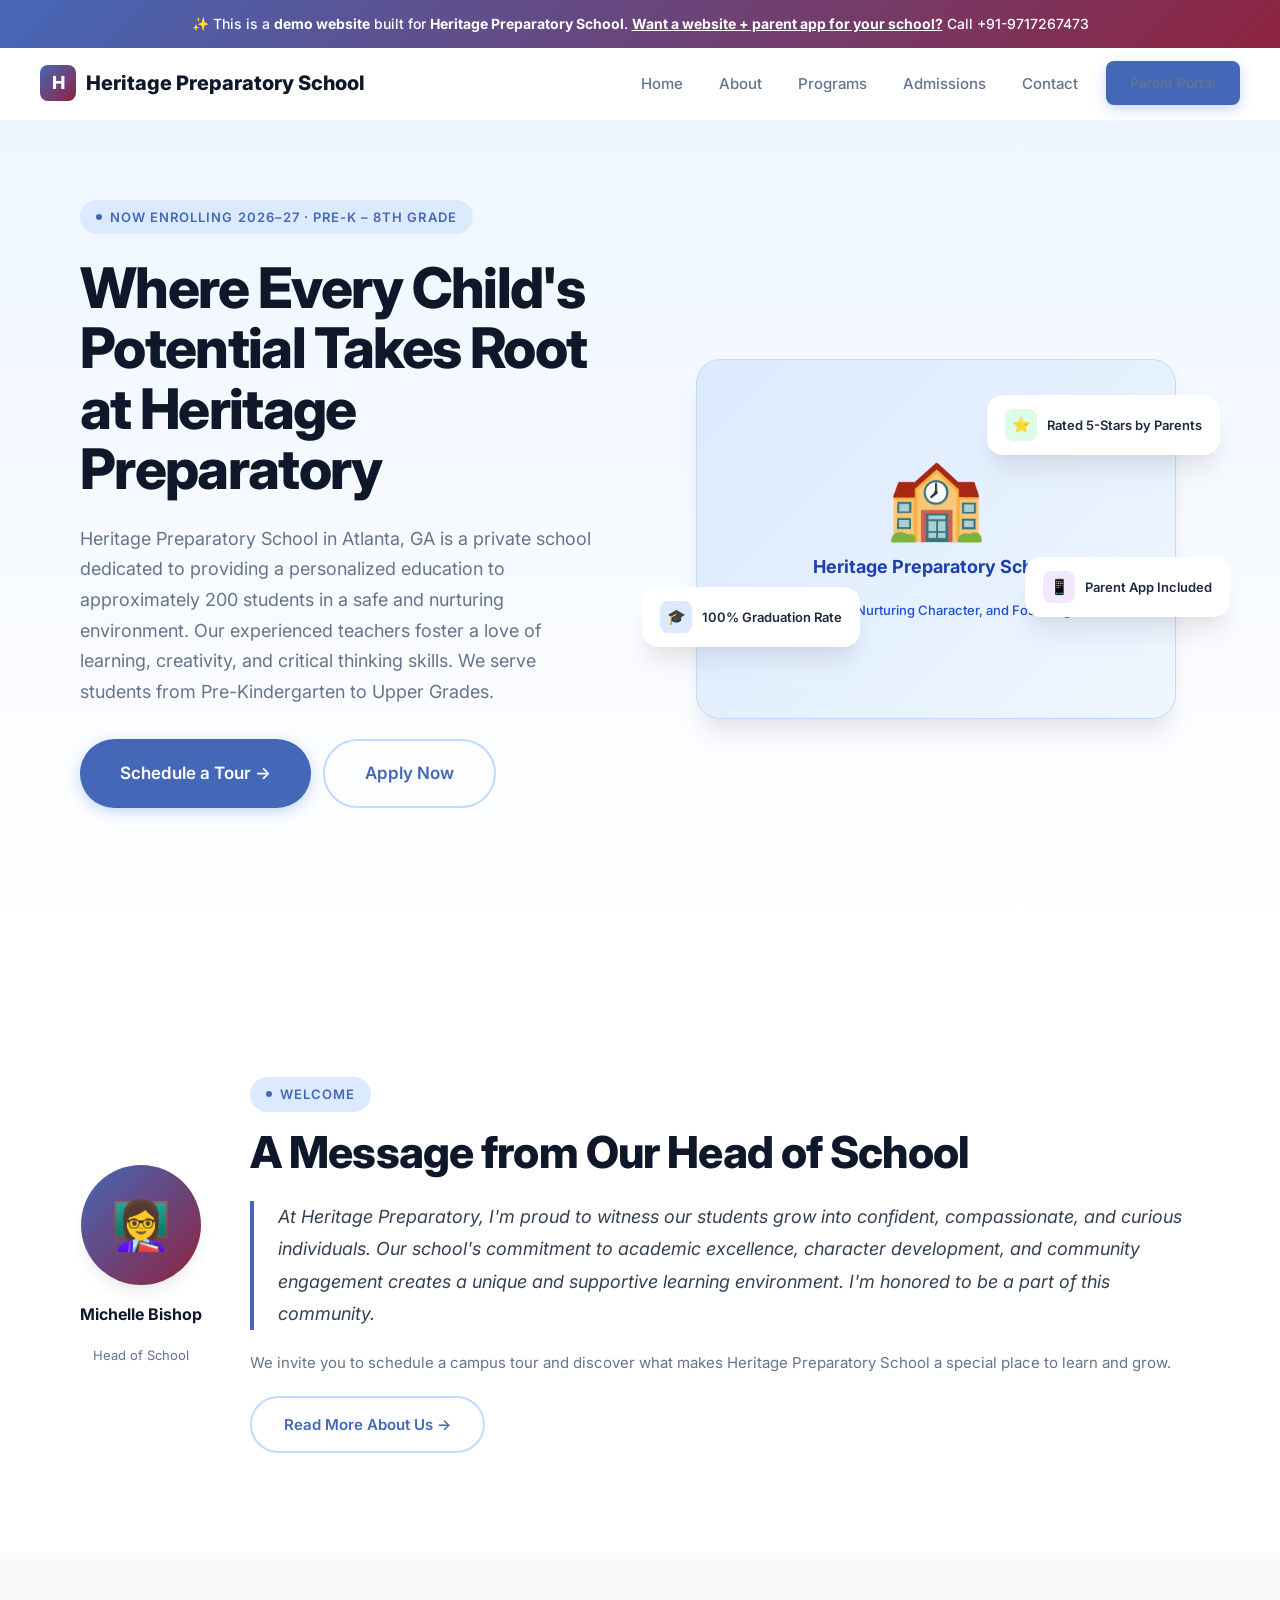
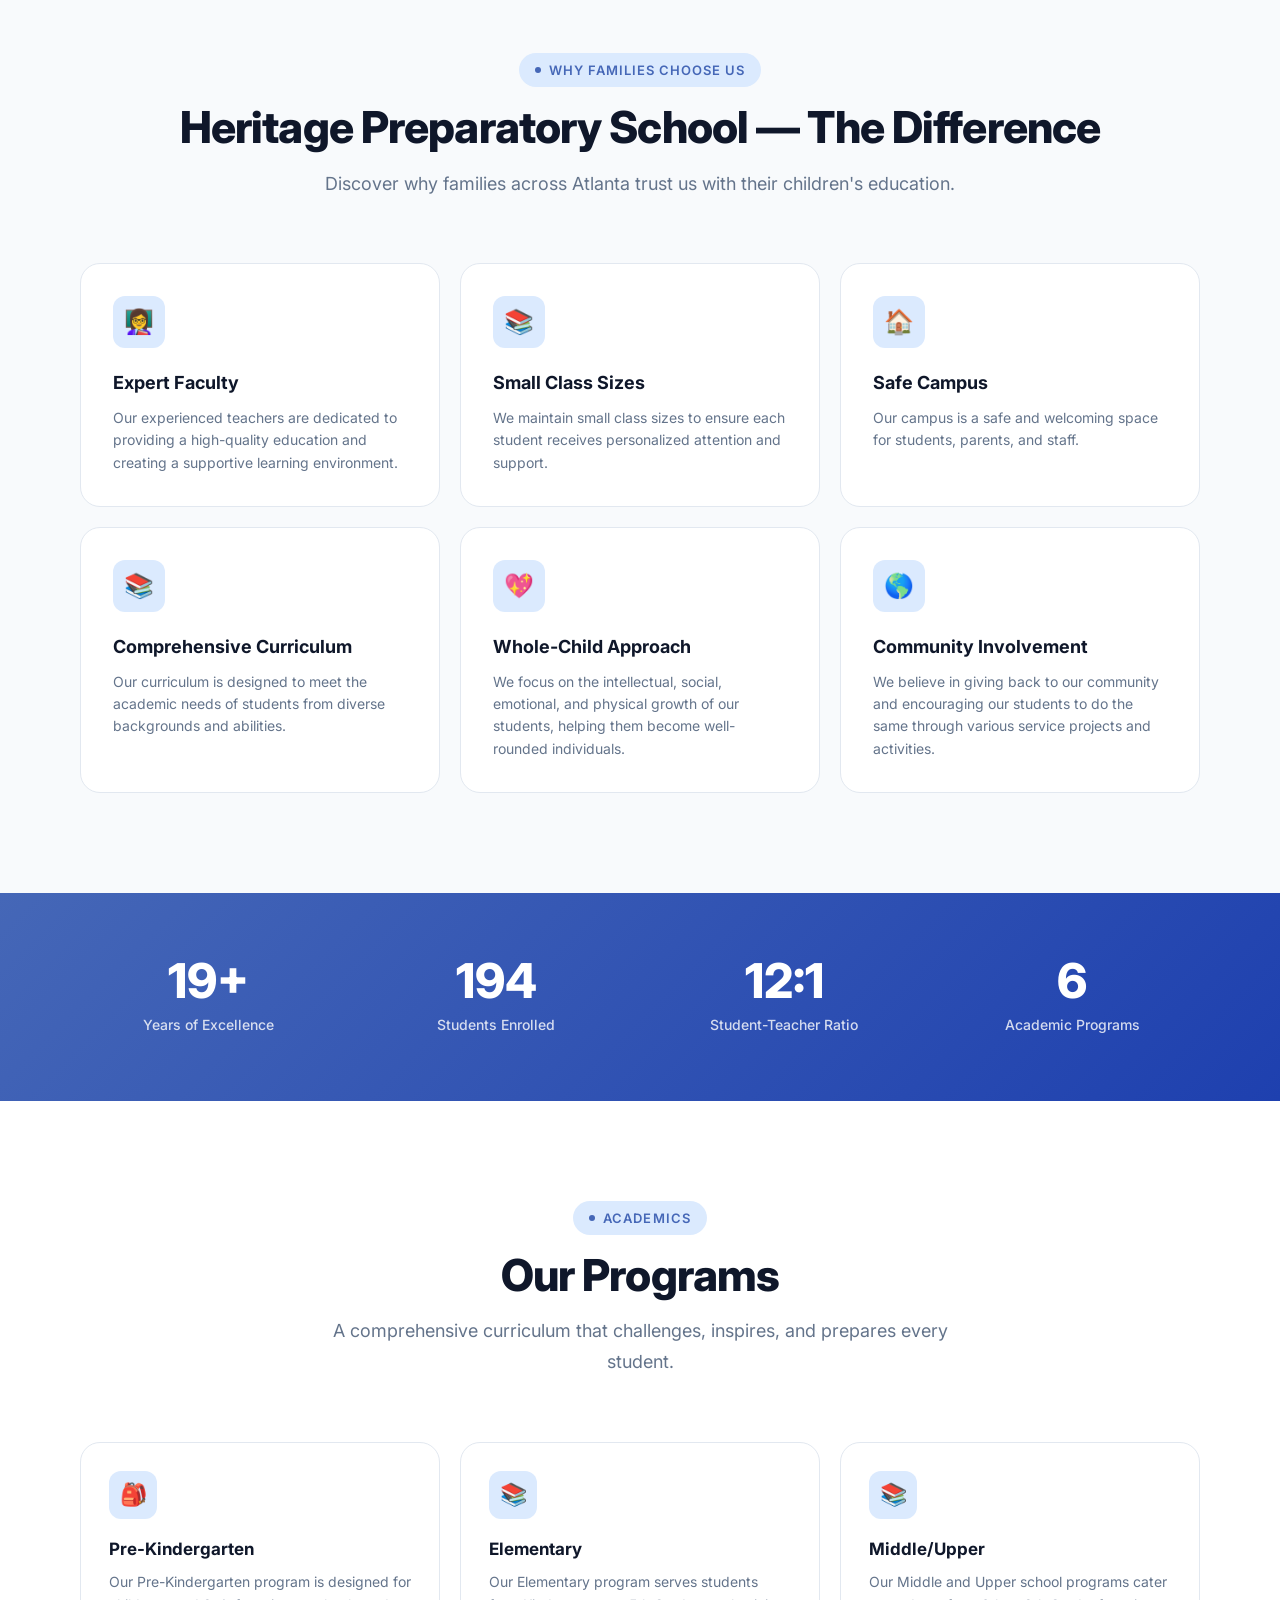
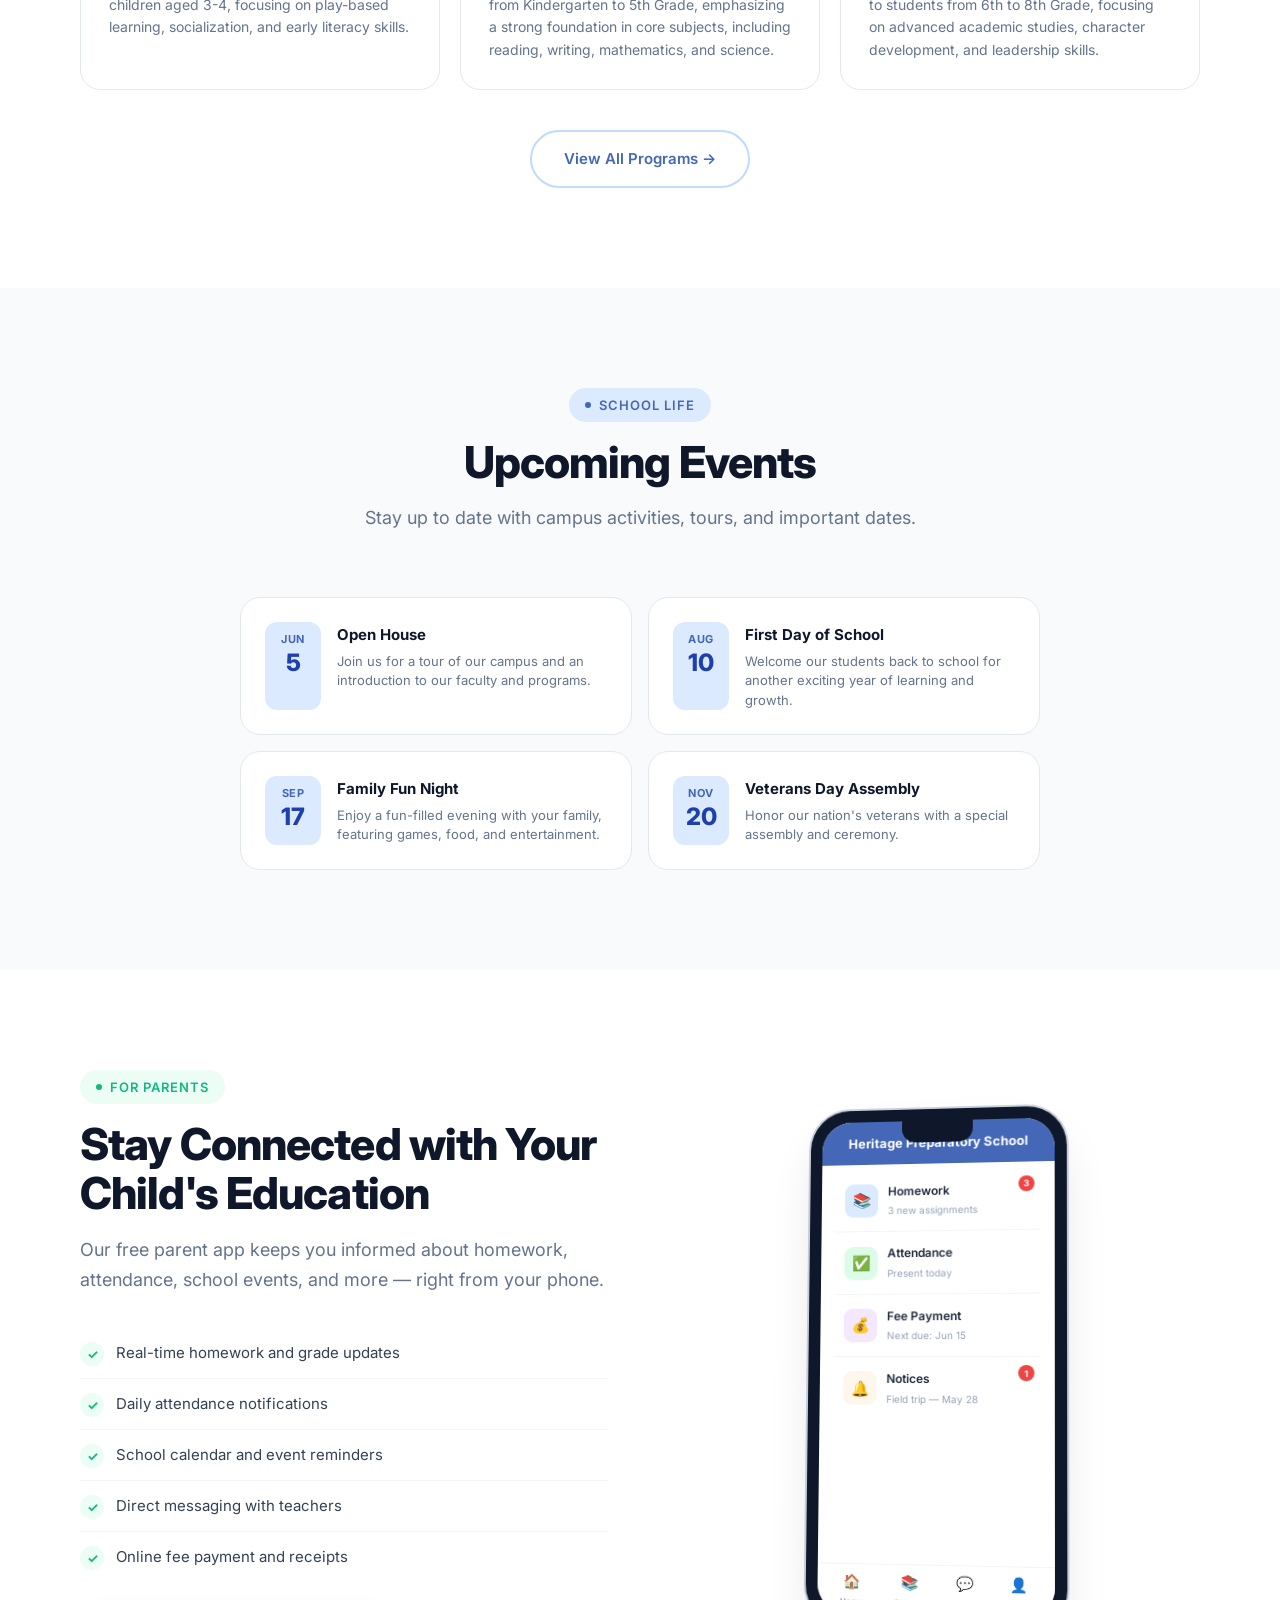
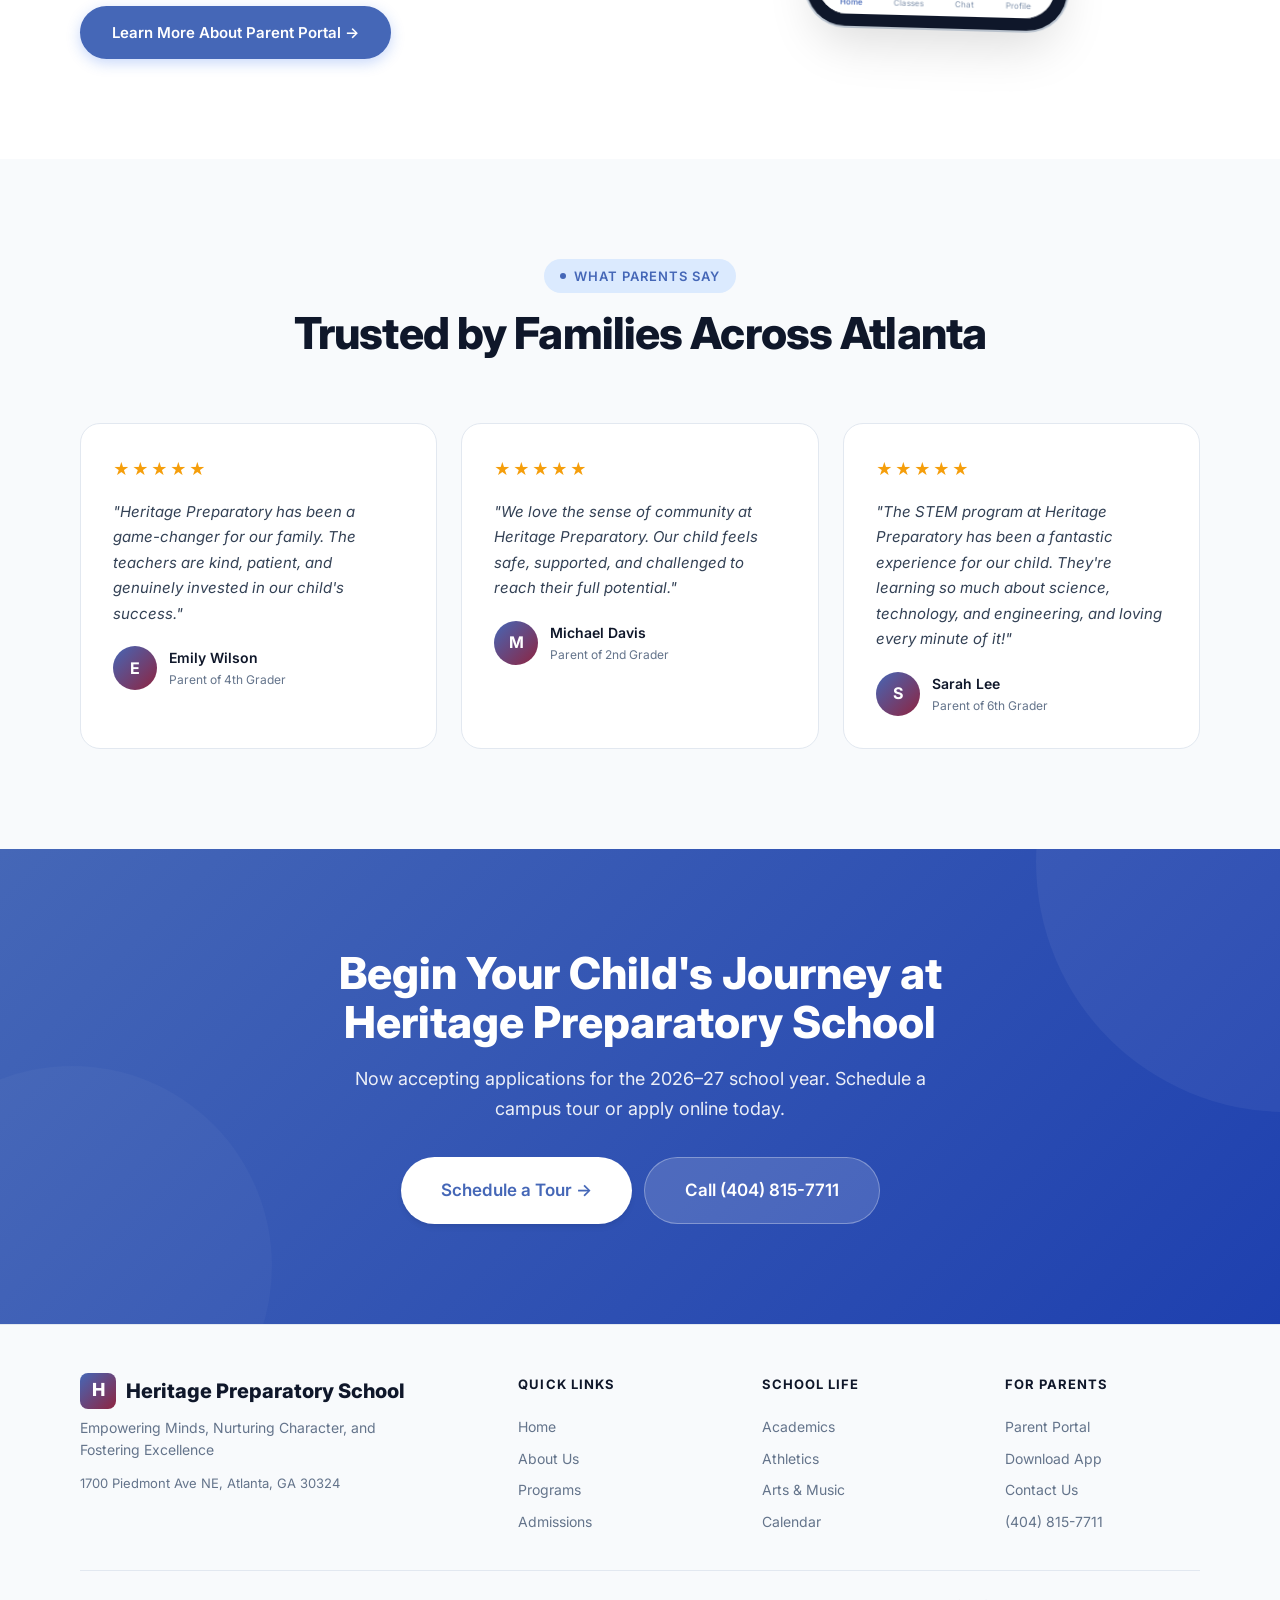
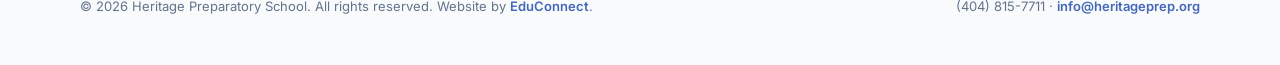
==== index.html @ ea7521be "Initial demo site for Heritage Preparatory School" ====
<!DOCTYPE html><html lang="en"><head>
  <meta charset="UTF-8"><meta name="viewport" content="width=device-width,initial-scale=1.0">
  <title>Home — Heritage Preparatory School</title>
  <meta name="description" content="Home — Heritage Preparatory School, a premier school in Atlanta, GA serving Pre-K – 8th Grade.">
  <meta property="og:title" content="Home — Heritage Preparatory School"><meta property="og:type" content="website">
  <link rel="preconnect" href="https://fonts.googleapis.com"><link rel="preconnect" href="https://fonts.gstatic.com" crossorigin>
  <link href="https://fonts.googleapis.com/css2?family=Inter:wght@400;500;600;700;800&display=swap" rel="stylesheet">
  <link rel="stylesheet" href="/styles.css"><script src="/main.js" defer></script>
</head><body><div class="demo-banner">
  ✨ This is a <strong>demo website</strong> built for <strong>Heritage Preparatory School</strong>.
  <a href="mailto:bhupender@myfirststepschool.com">Want a website + parent app for your school?</a> Call +91-9717267473
</div>
<nav class="navbar">
  <a href="/" class="logo"><span class="logo-icon">H</span>Heritage Preparatory School</a>
  <div class="nav-links">
    <a href="/">Home</a>
    <a href="/about.html">About</a>
    <a href="/programs.html">Programs</a>
    <a href="/admissions.html">Admissions</a>
    <a href="/contact.html">Contact</a>
    <a href="/parents.html" class="btn btn-primary" style="padding:10px 24px;font-size:14px">Parent Portal</a>
  </div>
  <button class="hamburger" aria-label="Toggle menu"><span></span><span></span><span></span></button>
</nav><main>
<section class="hero"><div class="container"><div class="hero-inner">
  <div class="hero-content">
    <div class="badge animate-on-scroll mb-6">Now Enrolling 2026–27 · Pre-K – 8th Grade</div>
    <h1 class="heading-xl animate-on-scroll mb-6">Where Every Child's Potential Takes Root at Heritage Preparatory</h1>
    <p class="text-lg text-muted animate-on-scroll mb-8">Heritage Preparatory School in Atlanta, GA is a private school dedicated to providing a personalized education to approximately 200 students in a safe and nurturing environment. Our experienced teachers foster a love of learning, creativity, and critical thinking skills. We serve students from Pre-Kindergarten to Upper Grades.</p>
    <div class="hero-actions animate-on-scroll">
      <a href="/admissions.html" class="btn btn-primary btn-lg">Schedule a Tour →</a>
      <a href="/admissions.html" class="btn btn-outline btn-lg">Apply Now</a>
    </div>
    <div class="hero-info-cards animate-on-scroll" style="margin-top:24px">
      <div class="info-chip"><span class="ic-icon">📍</span> Atlanta, GA</div>
      <div class="info-chip"><span class="ic-icon">🎓</span> Pre-K – 8th Grade</div>
      <div class="info-chip"><span class="ic-icon">👥</span> 12:1 Ratio</div>
    </div>
  </div>
  <div class="hero-visual animate-on-scroll">
    <div class="school-illustration"><div class="school-illustration-inner">
      <div class="school-building">🏫</div><h3>Heritage Preparatory School</h3><p>Empowering Minds, Nurturing Character, and Fostering Excellence</p>
    </div></div>
    <div class="float-card card-1"><div class="fc-icon green">⭐</div>Rated 5-Stars by Parents</div>
    <div class="float-card card-2"><div class="fc-icon blue">🎓</div>100% Graduation Rate</div>
    <div class="float-card card-3"><div class="fc-icon purple">📱</div>Parent App Included</div>
  </div>
</div></div></section>

<section class="welcome-section section-padding"><div class="container"><div class="welcome-grid">
  <div class="principal-card animate-on-scroll">
    <div class="principal-avatar">👩‍🏫</div>
    <div class="principal-name">Michelle Bishop</div><div class="principal-title">Head of School</div>
  </div>
  <div class="welcome-text animate-on-scroll">
    <div class="badge mb-4">Welcome</div>
    <h2 class="heading-lg mb-6">A Message from Our Head of School</h2>
    <blockquote>At Heritage Preparatory, I'm proud to witness our students grow into confident, compassionate, and curious individuals. Our school's commitment to academic excellence, character development, and community engagement creates a unique and supportive learning environment. I'm honored to be a part of this community.</blockquote>
    <p>We invite you to schedule a campus tour and discover what makes Heritage Preparatory School a special place to learn and grow.</p>
    <a href="/about.html" class="btn btn-outline" style="margin-top:20px">Read More About Us →</a>
  </div>
</div></div></section>

<section class="features-section section-padding"><div class="container">
  <div class="text-center mb-16">
    <div class="badge animate-on-scroll mb-4">Why Families Choose Us</div>
    <h2 class="heading-lg animate-on-scroll mb-4">Heritage Preparatory School — The Difference</h2>
    <p class="text-lg text-muted max-w-lg mx-auto animate-on-scroll">Discover why families across Atlanta trust us with their children's education.</p>
  </div>
  <div class="features-grid">
      <div class="feature-card animate-on-scroll stagger-1">
        <div class="feature-icon">👩‍🏫</div><h3>Expert Faculty</h3><p>Our experienced teachers are dedicated to providing a high-quality education and creating a supportive learning environment.</p>
      </div>
      <div class="feature-card animate-on-scroll stagger-2">
        <div class="feature-icon">📚</div><h3>Small Class Sizes</h3><p>We maintain small class sizes to ensure each student receives personalized attention and support.</p>
      </div>
      <div class="feature-card animate-on-scroll stagger-3">
        <div class="feature-icon">🏠</div><h3>Safe Campus</h3><p>Our campus is a safe and welcoming space for students, parents, and staff.</p>
      </div>
      <div class="feature-card animate-on-scroll stagger-4">
        <div class="feature-icon">📚</div><h3>Comprehensive Curriculum</h3><p>Our curriculum is designed to meet the academic needs of students from diverse backgrounds and abilities.</p>
      </div>
      <div class="feature-card animate-on-scroll stagger-5">
        <div class="feature-icon">💖</div><h3>Whole-Child Approach</h3><p>We focus on the intellectual, social, emotional, and physical growth of our students, helping them become well-rounded individuals.</p>
      </div>
      <div class="feature-card animate-on-scroll stagger-6">
        <div class="feature-icon">🌎</div><h3>Community Involvement</h3><p>We believe in giving back to our community and encouraging our students to do the same through various service projects and activities.</p>
      </div></div>
</div></section>

<section class="stats-section"><div class="container"><div class="stats-grid">
  <div class="animate-on-scroll stagger-1"><div class="stat-value" data-count="20" data-suffix="+">0+</div><div class="stat-label">Years of Excellence</div></div>
  <div class="animate-on-scroll stagger-2"><div class="stat-value" data-count="200">0</div><div class="stat-label">Students Enrolled</div></div>
  <div class="animate-on-scroll stagger-3"><div class="stat-value">12:1</div><div class="stat-label">Student-Teacher Ratio</div></div>
  <div class="animate-on-scroll stagger-4"><div class="stat-value" data-count="6">0</div><div class="stat-label">Academic Programs</div></div>
</div></div></section>

<section class="programs-section section-padding"><div class="container">
  <div class="text-center mb-16">
    <div class="badge animate-on-scroll mb-4">Academics</div>
    <h2 class="heading-lg animate-on-scroll mb-4">Our Programs</h2>
    <p class="text-lg text-muted max-w-lg mx-auto animate-on-scroll">A comprehensive curriculum that challenges, inspires, and prepares every student.</p>
  </div>
  <div class="programs-grid">
      <div class="program-card animate-on-scroll stagger-1">
        <div class="program-icon">🎒</div><h3>Pre-Kindergarten</h3><p>Our Pre-Kindergarten program is designed for children aged 3-4, focusing on play-based learning, socialization, and early literacy skills.</p>
      </div>
      <div class="program-card animate-on-scroll stagger-2">
        <div class="program-icon">📚</div><h3>Elementary</h3><p>Our Elementary program serves students from Kindergarten to 5th Grade, emphasizing a strong foundation in core subjects, including reading, writing, mathematics, and science.</p>
      </div>
      <div class="program-card animate-on-scroll stagger-3">
        <div class="program-icon">📚</div><h3>Middle/Upper</h3><p>Our Middle and Upper school programs cater to students from 6th to 8th Grade, focusing on advanced academic studies, character development, and leadership skills.</p>
      </div></div>
  <div class="text-center animate-on-scroll" style="margin-top:40px"><a href="/programs.html" class="btn btn-outline">View All Programs →</a></div>
</div></section>

<section class="events-section section-padding"><div class="container">
  <div class="text-center mb-16">
    <div class="badge animate-on-scroll mb-4">School Life</div>
    <h2 class="heading-lg animate-on-scroll mb-4">Upcoming Events</h2>
    <p class="text-lg text-muted max-w-lg mx-auto animate-on-scroll">Stay up to date with campus activities, tours, and important dates.</p>
  </div>
  <div class="events-grid"><div class="event-card animate-on-scroll stagger-1">
        <div class="event-date"><div class="month">Jun</div><div class="day">5</div></div>
        <div class="event-info"><h4>Open House</h4><p>Join us for a tour of our campus and an introduction to our faculty and programs.</p></div>
      </div><div class="event-card animate-on-scroll stagger-2">
        <div class="event-date"><div class="month">Aug</div><div class="day">10</div></div>
        <div class="event-info"><h4>First Day of School</h4><p>Welcome our students back to school for another exciting year of learning and growth.</p></div>
      </div><div class="event-card animate-on-scroll stagger-3">
        <div class="event-date"><div class="month">Sep</div><div class="day">17</div></div>
        <div class="event-info"><h4>Family Fun Night</h4><p>Enjoy a fun-filled evening with your family, featuring games, food, and entertainment.</p></div>
      </div><div class="event-card animate-on-scroll stagger-4">
        <div class="event-date"><div class="month">Nov</div><div class="day">20</div></div>
        <div class="event-info"><h4>Veterans Day Assembly</h4><p>Honor our nation's veterans with a special assembly and ceremony.</p></div>
      </div></div>
</div></section>

<section class="portal-section section-padding"><div class="container"><div class="portal-grid">
  <div>
    <div class="badge accent animate-on-scroll mb-4">For Parents</div>
    <h2 class="heading-lg animate-on-scroll mb-4">Stay Connected with Your Child's Education</h2>
    <p class="text-lg text-muted animate-on-scroll mb-8">Our free parent app keeps you informed about homework, attendance, school events, and more — right from your phone.</p>
    <ul class="portal-features animate-on-scroll">
      <li><span class="pf-icon">✓</span>Real-time homework and grade updates</li>
      <li><span class="pf-icon">✓</span>Daily attendance notifications</li>
      <li><span class="pf-icon">✓</span>School calendar and event reminders</li>
      <li><span class="pf-icon">✓</span>Direct messaging with teachers</li>
      <li><span class="pf-icon">✓</span>Online fee payment and receipts</li>
    </ul>
    <a href="/parents.html" class="btn btn-primary animate-on-scroll" style="margin-top:24px">Learn More About Parent Portal →</a>
  </div>
  <div class="animate-on-scroll" style="display:flex;justify-content:center">
    <div class="phone-mockup"><div class="phone-screen">
      <div class="phone-status-bar">Heritage Preparatory School</div>
      <div class="phone-screen-content">
        <div class="phone-nav-item"><div class="phone-nav-icon blue">📚</div><div><div class="phone-nav-label">Homework</div><div class="phone-nav-sub">3 new assignments</div></div><div class="phone-badge">3</div></div>
        <div class="phone-nav-item"><div class="phone-nav-icon green">✅</div><div><div class="phone-nav-label">Attendance</div><div class="phone-nav-sub">Present today</div></div></div>
        <div class="phone-nav-item"><div class="phone-nav-icon purple">💰</div><div><div class="phone-nav-label">Fee Payment</div><div class="phone-nav-sub">Next due: Jun 15</div></div></div>
        <div class="phone-nav-item"><div class="phone-nav-icon orange">🔔</div><div><div class="phone-nav-label">Notices</div><div class="phone-nav-sub">Field trip — May 28</div></div><div class="phone-badge">1</div></div>
      </div>
      <div class="phone-bottom-bar">
        <div class="phone-tab active"><div style="font-size:14px">🏠</div>Home</div>
        <div class="phone-tab"><div style="font-size:14px">📚</div>Classes</div>
        <div class="phone-tab"><div style="font-size:14px">💬</div>Chat</div>
        <div class="phone-tab"><div style="font-size:14px">👤</div>Profile</div>
      </div>
    </div></div>
  </div>
</div></div></section>

<section class="testimonials-section section-padding"><div class="container">
  <div class="text-center mb-16">
    <div class="badge animate-on-scroll mb-4">What Parents Say</div>
    <h2 class="heading-lg animate-on-scroll mb-4">Trusted by Families Across Atlanta</h2>
  </div>
  <div class="testimonials-grid">
      <div class="testimonial-card animate-on-scroll stagger-1">
        <div class="stars"><span class="star">★</span><span class="star">★</span><span class="star">★</span><span class="star">★</span><span class="star">★</span></div>
        <p class="testimonial-text">"Heritage Preparatory has been a game-changer for our family. The teachers are kind, patient, and genuinely invested in our child's success."</p>
        <div class="testimonial-author"><div class="author-avatar">E</div>
        <div class="author-info"><div class="author-name">Emily Wilson</div><div class="author-role">Parent of 4th Grader</div></div></div>
      </div>
      <div class="testimonial-card animate-on-scroll stagger-2">
        <div class="stars"><span class="star">★</span><span class="star">★</span><span class="star">★</span><span class="star">★</span><span class="star">★</span></div>
        <p class="testimonial-text">"We love the sense of community at Heritage Preparatory. Our child feels safe, supported, and challenged to reach their full potential."</p>
        <div class="testimonial-author"><div class="author-avatar">M</div>
        <div class="author-info"><div class="author-name">Michael Davis</div><div class="author-role">Parent of 2nd Grader</div></div></div>
      </div>
      <div class="testimonial-card animate-on-scroll stagger-3">
        <div class="stars"><span class="star">★</span><span class="star">★</span><span class="star">★</span><span class="star">★</span><span class="star">★</span></div>
        <p class="testimonial-text">"The STEM program at Heritage Preparatory has been a fantastic experience for our child. They're learning so much about science, technology, and engineering, and loving every minute of it!"</p>
        <div class="testimonial-author"><div class="author-avatar">S</div>
        <div class="author-info"><div class="author-name">Sarah Lee</div><div class="author-role">Parent of 6th Grader</div></div></div>
      </div></div>
</div></section>

<section class="cta-section"><div class="container"><div class="cta-content animate-on-scroll">
  <h2>Begin Your Child's Journey at Heritage Preparatory School</h2>
  <p>Now accepting applications for the 2026–27 school year. Schedule a campus tour or apply online today.</p>
  <div class="cta-actions">
    <a href="/admissions.html" class="btn btn-white btn-lg">Schedule a Tour →</a>
    <a href="tel:(404) 815-7711" class="btn btn-lg" style="background:rgba(255,255,255,.15);color:white;border:1px solid rgba(255,255,255,.3)">Call (404) 815-7711</a>
  </div>
</div></div></section>
</main><footer class="footer">
  <div class="container">
    <div class="footer-grid">
      <div class="footer-brand">
        <div class="logo" style="margin-bottom:8px"><span class="logo-icon">H</span>Heritage Preparatory School</div>
        <p>Empowering Minds, Nurturing Character, and Fostering Excellence</p>
        <p style="margin-top:12px;font-size:13px">1700 Piedmont Ave NE, Atlanta, GA 30324</p>
      </div>
      <div class="footer-col"><h4>Quick Links</h4><a href="/">Home</a><a href="/about.html">About Us</a><a href="/programs.html">Programs</a><a href="/admissions.html">Admissions</a></div>
      <div class="footer-col"><h4>School Life</h4><a href="/programs.html">Academics</a><a href="/programs.html">Athletics</a><a href="/programs.html">Arts &amp; Music</a><a href="/contact.html">Calendar</a></div>
      <div class="footer-col"><h4>For Parents</h4><a href="/parents.html">Parent Portal</a><a href="/parents.html">Download App</a><a href="/contact.html">Contact Us</a><a href="tel:(404) 815-7711">(404) 815-7711</a></div>
    </div>
    <div class="footer-bottom">
      <p>&copy; 2026 Heritage Preparatory School. All rights reserved. Website by <a href="mailto:bhupender@myfirststepschool.com">EduConnect</a>.</p>
      <p>(404) 815-7711 &middot; <a href="mailto:info@heritageprep.org">info@heritageprep.org</a></p>
    </div>
  </div>
</footer></body></html>
---- styles.css ----
/* ===== DESIGN SYSTEM — LIGHT PROFESSIONAL ===== */
:root{
  --primary:#4567b7;--primary-50:#eff6ff;--primary-100:#dbeafe;--primary-200:#bfdbfe;
  --primary-500:#4567b7;--primary-600:#1d4ed8;--primary-700:#1e40af;
  --secondary:#8e2440;--accent:#10b981;--accent-50:#ecfdf5;
  --white:#fff;--gray-50:#f8fafc;--gray-100:#f1f5f9;--gray-200:#e2e8f0;--gray-300:#cbd5e1;
  --gray-400:#94a3b8;--gray-500:#64748b;--gray-600:#475569;--gray-700:#334155;
  --gray-800:#1e293b;--gray-900:#0f172a;
  --bg:var(--white);--bg-alt:var(--gray-50);--text:var(--gray-700);
  --text-heading:var(--gray-900);--text-muted:var(--gray-500);--border:var(--gray-200);
  --shadow-sm:0 1px 3px rgba(0,0,0,.06),0 1px 2px rgba(0,0,0,.04);
  --shadow-md:0 4px 6px -1px rgba(0,0,0,.07),0 2px 4px -2px rgba(0,0,0,.05);
  --shadow-lg:0 10px 15px -3px rgba(0,0,0,.08),0 4px 6px -4px rgba(0,0,0,.04);
  --shadow-xl:0 20px 25px -5px rgba(0,0,0,.08),0 8px 10px -6px rgba(0,0,0,.04);
  --shadow-2xl:0 25px 50px -12px rgba(0,0,0,.15);
  --shadow-primary:0 4px 14px rgba(37,99,235,.25);
  --radius-sm:8px;--radius-md:12px;--radius-lg:16px;--radius-xl:20px;--radius-2xl:24px;--radius-full:9999px;
  --font:'Inter',-apple-system,BlinkMacSystemFont,'Segoe UI',sans-serif;
}
*,*::before,*::after{margin:0;padding:0;box-sizing:border-box}
html{scroll-behavior:smooth;-webkit-font-smoothing:antialiased}
body{font-family:var(--font);background:var(--bg);color:var(--text);line-height:1.7;overflow-x:hidden;font-size:16px}
a{color:inherit;text-decoration:none}img{max-width:100%;display:block}button{font-family:inherit;cursor:pointer}
.container{max-width:1200px;margin:0 auto;padding:0 24px}
@media(min-width:768px){.container{padding:0 40px}}
.section-padding{padding:80px 0}
@media(min-width:768px){.section-padding{padding:100px 0}}
.badge{display:inline-flex;align-items:center;gap:8px;padding:6px 16px;font-size:13px;font-weight:600;text-transform:uppercase;letter-spacing:.08em;border-radius:var(--radius-full);background:var(--primary-100);color:var(--primary)}
.badge::before{content:'';width:6px;height:6px;border-radius:50%;background:var(--primary);animation:pulse 2s infinite}
.badge.accent{background:var(--accent-50);color:var(--accent)}.badge.accent::before{background:var(--accent)}
.heading-xl{font-size:clamp(32px,5vw,56px);font-weight:800;line-height:1.08;letter-spacing:-.03em;color:var(--text-heading)}
.heading-lg{font-size:clamp(28px,4vw,44px);font-weight:800;line-height:1.12;letter-spacing:-.02em;color:var(--text-heading)}
.heading-md{font-size:clamp(22px,3vw,32px);font-weight:700;line-height:1.2;color:var(--text-heading)}
.heading-sm{font-size:20px;font-weight:700;line-height:1.3;color:var(--text-heading)}
.text-lg{font-size:18px;line-height:1.7;color:var(--text)}
.text-base{font-size:16px;line-height:1.7;color:var(--text)}
.text-sm{font-size:14px;line-height:1.6;color:var(--text-muted)}
.text-center{text-align:center}.text-muted{color:var(--text-muted)}
.gradient-text{background:linear-gradient(135deg,var(--primary),var(--secondary));-webkit-background-clip:text;-webkit-text-fill-color:transparent;background-clip:text}
.max-w-lg{max-width:640px}.mx-auto{margin-left:auto;margin-right:auto}
.mb-4{margin-bottom:16px}.mb-6{margin-bottom:24px}.mb-8{margin-bottom:32px}
.mb-12{margin-bottom:48px}.mb-16{margin-bottom:64px}
.btn{display:inline-flex;align-items:center;justify-content:center;gap:8px;padding:14px 32px;font-size:15px;font-weight:600;border-radius:var(--radius-full);border:none;cursor:pointer;transition:all .25s cubic-bezier(.4,0,.2,1);text-decoration:none;white-space:nowrap}
.btn-primary{background:var(--primary);color:var(--white);box-shadow:var(--shadow-primary)}
.btn-primary:hover{background:var(--primary-600);transform:translateY(-2px);box-shadow:0 8px 24px rgba(37,99,235,.3)}
.btn-lg{padding:18px 40px;font-size:17px}
.btn-outline{background:transparent;color:var(--primary);border:2px solid var(--primary-200)}
.btn-outline:hover{background:var(--primary-50);border-color:var(--primary);transform:translateY(-2px)}
.btn-white{background:var(--white);color:var(--primary);box-shadow:var(--shadow-md)}
.btn-white:hover{transform:translateY(-2px);box-shadow:var(--shadow-lg)}
.demo-banner{background:linear-gradient(135deg,var(--primary),var(--secondary));color:var(--white);text-align:center;padding:12px 24px;font-size:14px;font-weight:500;position:relative;z-index:200}
.demo-banner strong{font-weight:700}.demo-banner a{color:var(--white);text-decoration:underline;font-weight:700}
.navbar{position:sticky;top:0;z-index:100;display:flex;justify-content:space-between;align-items:center;padding:0 24px;height:72px;background:rgba(255,255,255,.92);backdrop-filter:blur(20px) saturate(180%);border-bottom:1px solid transparent;transition:all .3s ease}
@media(min-width:768px){.navbar{padding:0 40px}}
.navbar.scrolled{border-bottom-color:var(--border);box-shadow:var(--shadow-sm)}
.logo{display:flex;align-items:center;gap:10px;font-size:18px;font-weight:800;color:var(--text-heading)}
@media(min-width:768px){.logo{font-size:20px}}
.logo-icon{width:36px;height:36px;border-radius:var(--radius-sm);background:linear-gradient(135deg,var(--primary),var(--secondary));display:flex;align-items:center;justify-content:center;color:white;font-size:18px;font-weight:800}
.nav-links{display:flex;gap:4px;align-items:center}
.nav-links a{padding:8px 16px;font-size:15px;font-weight:500;color:var(--text-muted);border-radius:var(--radius-sm);transition:all .2s ease}
.nav-links a:hover{color:var(--text-heading);background:var(--gray-50)}
.nav-links .btn{margin-left:8px}
.hamburger{display:none;background:none;border:none;padding:8px;min-height:44px;min-width:44px;flex-direction:column;justify-content:center;align-items:center}
.hamburger span{display:block;width:22px;height:2px;background:var(--gray-700);margin:3px 0;transition:all .3s ease;border-radius:2px}
.hamburger.active span:nth-child(1){transform:rotate(45deg) translate(4px,4px)}
.hamburger.active span:nth-child(2){opacity:0}
.hamburger.active span:nth-child(3){transform:rotate(-45deg) translate(4px,-4px)}
@media(max-width:768px){.hamburger{display:flex}.nav-links{display:none;position:fixed;top:72px;left:0;right:0;bottom:0;background:var(--white);flex-direction:column;align-items:center;justify-content:center;gap:16px;z-index:200}.nav-links.open{display:flex}.nav-links a{font-size:18px;padding:12px 24px}}
.hero{position:relative;overflow:hidden;background:linear-gradient(180deg,var(--primary-50) 0%,var(--white) 100%)}
.hero-inner{display:grid;grid-template-columns:1fr;gap:48px;align-items:center;padding:60px 0 80px}
@media(min-width:1024px){.hero-inner{grid-template-columns:1fr 1fr;gap:64px;padding:80px 0 100px}}
.hero-content{max-width:560px}
@media(max-width:1023px){.hero-content{text-align:center;margin:0 auto}}
.hero-actions{display:flex;gap:12px;flex-wrap:wrap}
@media(max-width:1023px){.hero-actions{justify-content:center}}
.hero-visual{display:flex;justify-content:center;align-items:center;position:relative}
.school-illustration{position:relative;width:100%;max-width:480px;aspect-ratio:4/3;border-radius:var(--radius-2xl);overflow:hidden;background:linear-gradient(135deg,var(--primary-100),var(--primary-50));border:1px solid var(--primary-200);box-shadow:var(--shadow-xl)}
.school-illustration-inner{width:100%;height:100%;display:flex;flex-direction:column;align-items:center;justify-content:center;gap:16px;padding:32px}
.school-building{font-size:80px;line-height:1}
.school-illustration h3{font-size:18px;font-weight:700;color:var(--primary-700);text-align:center}
.school-illustration p{font-size:13px;color:var(--primary-600);text-align:center;font-weight:500}
.hero-info-cards{display:flex;gap:12px;flex-wrap:wrap;margin-top:20px}
@media(max-width:1023px){.hero-info-cards{justify-content:center}}
.info-chip{display:flex;align-items:center;gap:6px;padding:8px 16px;background:var(--white);border:1px solid var(--border);border-radius:var(--radius-full);font-size:13px;font-weight:500;color:var(--gray-600);box-shadow:var(--shadow-sm)}
.info-chip .ic-icon{font-size:16px}
.float-card{position:absolute;background:var(--white);border-radius:var(--radius-lg);box-shadow:var(--shadow-xl);padding:14px 18px;display:flex;align-items:center;gap:10px;font-size:13px;font-weight:600;color:var(--gray-800);animation:float-gentle 4s ease-in-out infinite;z-index:5;white-space:nowrap}
.float-card.card-1{top:10%;right:-20px;animation-delay:0s}
.float-card.card-2{bottom:20%;left:-30px;animation-delay:1.5s}
.float-card.card-3{top:55%;right:-30px;animation-delay:3s}
.float-card .fc-icon{width:32px;height:32px;border-radius:8px;display:flex;align-items:center;justify-content:center;font-size:15px}
.float-card .fc-icon.green{background:#dcfce7;color:#16a34a}
.float-card .fc-icon.blue{background:var(--primary-100);color:var(--primary)}
.float-card .fc-icon.purple{background:#f3e8ff;color:#9333ea}
.welcome-section{background:var(--white)}
.welcome-grid{display:grid;grid-template-columns:1fr;gap:40px;align-items:center}
@media(min-width:768px){.welcome-grid{grid-template-columns:auto 1fr;gap:48px}}
.principal-card{display:flex;flex-direction:column;align-items:center;text-align:center;gap:16px}
.principal-avatar{width:120px;height:120px;border-radius:50%;background:linear-gradient(135deg,var(--primary),var(--secondary));display:flex;align-items:center;justify-content:center;font-size:48px;color:white;box-shadow:var(--shadow-lg)}
.principal-name{font-size:16px;font-weight:700;color:var(--text-heading)}
.principal-title{font-size:13px;color:var(--text-muted)}
.welcome-text blockquote{font-size:18px;font-style:italic;color:var(--text);line-height:1.8;border-left:4px solid var(--primary);padding-left:24px;margin-bottom:20px}
.welcome-text p{font-size:15px;color:var(--text-muted);line-height:1.7}
.features-section{background:var(--bg-alt)}
.features-grid{display:grid;grid-template-columns:1fr;gap:20px}
@media(min-width:640px){.features-grid{grid-template-columns:repeat(2,1fr)}}
@media(min-width:1024px){.features-grid{grid-template-columns:repeat(3,1fr)}}
.feature-card{position:relative;padding:32px;border-radius:var(--radius-xl);background:var(--white);border:1px solid var(--border);transition:all .3s ease;overflow:hidden}
.feature-card:hover{transform:translateY(-4px);box-shadow:var(--shadow-lg);border-color:var(--primary-200)}
.feature-icon{width:52px;height:52px;border-radius:var(--radius-md);background:var(--primary-100);display:flex;align-items:center;justify-content:center;margin-bottom:20px;font-size:24px;transition:transform .3s ease}
.feature-card:hover .feature-icon{transform:scale(1.1)}
.feature-card h3{font-size:18px;font-weight:700;color:var(--text-heading);margin-bottom:8px}
.feature-card p{font-size:14px;color:var(--text-muted);line-height:1.6}
.programs-section{background:var(--white)}
.programs-grid{display:grid;grid-template-columns:1fr;gap:20px}
@media(min-width:640px){.programs-grid{grid-template-columns:repeat(2,1fr)}}
@media(min-width:1024px){.programs-grid{grid-template-columns:repeat(3,1fr)}}
.program-card{padding:28px;border-radius:var(--radius-xl);background:var(--white);border:1px solid var(--border);transition:all .3s ease;position:relative;overflow:hidden}
.program-card::before{content:'';position:absolute;top:0;left:0;right:0;height:3px;background:linear-gradient(90deg,var(--primary),var(--secondary));transform:scaleX(0);transform-origin:left;transition:transform .3s ease}
.program-card:hover{transform:translateY(-4px);box-shadow:var(--shadow-lg);border-color:var(--primary-200)}
.program-card:hover::before{transform:scaleX(1)}
.program-icon{width:48px;height:48px;border-radius:var(--radius-md);background:var(--primary-100);display:flex;align-items:center;justify-content:center;margin-bottom:16px;font-size:22px}
.program-card h3{font-size:17px;font-weight:700;color:var(--text-heading);margin-bottom:8px}
.program-card p{font-size:14px;color:var(--text-muted);line-height:1.6}
.stats-section{background:linear-gradient(135deg,var(--primary),var(--primary-700));color:var(--white);padding:64px 0}
.stats-grid{display:grid;grid-template-columns:repeat(2,1fr);gap:32px;text-align:center}
@media(min-width:768px){.stats-grid{grid-template-columns:repeat(4,1fr)}}
.stat-value{font-size:clamp(32px,4vw,48px);font-weight:800;line-height:1}
.stat-label{font-size:14px;opacity:.8;margin-top:8px;font-weight:500}
.events-section{background:var(--bg-alt)}
.events-grid{display:grid;grid-template-columns:1fr;gap:16px;max-width:800px;margin:0 auto}
@media(min-width:640px){.events-grid{grid-template-columns:repeat(2,1fr)}}
.event-card{display:flex;gap:16px;padding:24px;border-radius:var(--radius-xl);background:var(--white);border:1px solid var(--border);transition:all .3s ease}
.event-card:hover{box-shadow:var(--shadow-md);border-color:var(--primary-200)}
.event-date{min-width:56px;text-align:center;padding:8px;border-radius:var(--radius-md);background:var(--primary-100)}
.event-date .month{font-size:11px;font-weight:700;text-transform:uppercase;color:var(--primary);letter-spacing:.05em}
.event-date .day{font-size:24px;font-weight:800;color:var(--primary-700);line-height:1.2}
.event-info h4{font-size:15px;font-weight:700;color:var(--text-heading);margin-bottom:4px}
.event-info p{font-size:13px;color:var(--text-muted);line-height:1.5}
.portal-section{background:var(--white)}
.portal-grid{display:grid;grid-template-columns:1fr;gap:48px;align-items:center}
@media(min-width:1024px){.portal-grid{grid-template-columns:1fr 1fr;gap:64px}}
.phone-mockup{position:relative;width:260px;height:520px;background:var(--gray-900);border-radius:40px;padding:12px;box-shadow:var(--shadow-2xl),0 0 0 2px var(--gray-300);margin:0 auto;transform:perspective(1000px) rotateY(-6deg) rotateX(3deg)}
.phone-mockup::before{content:'';position:absolute;top:12px;left:50%;transform:translateX(-50%);width:72px;height:22px;background:var(--gray-900);border-radius:0 0 14px 14px;z-index:10}
.phone-screen{width:100%;height:100%;background:var(--white);border-radius:30px;overflow:hidden;position:relative}
.phone-screen-content{padding:50px 14px 14px;font-size:12px;color:var(--gray-700)}
.phone-status-bar{position:absolute;top:0;left:0;right:0;height:44px;background:var(--primary);display:flex;align-items:center;justify-content:center;color:white;font-weight:700;font-size:13px;border-radius:18px 18px 0 0}
.phone-nav-item{display:flex;align-items:center;gap:10px;padding:12px 10px;border-bottom:1px solid var(--gray-100);position:relative}
.phone-nav-item:last-child{border-bottom:none}
.phone-nav-icon{width:34px;height:34px;border-radius:9px;display:flex;align-items:center;justify-content:center;font-size:15px;flex-shrink:0}
.phone-nav-icon.blue{background:var(--primary-100);color:var(--primary)}
.phone-nav-icon.green{background:#dcfce7;color:#16a34a}
.phone-nav-icon.purple{background:#f3e8ff;color:#9333ea}
.phone-nav-icon.orange{background:#fff7ed;color:#ea580c}
.phone-nav-label{font-weight:600;font-size:12px;color:var(--gray-800)}
.phone-nav-sub{font-size:10px;color:var(--gray-400);margin-top:1px}
.phone-badge{position:absolute;top:8px;right:6px;min-width:16px;height:16px;border-radius:8px;background:#ef4444;color:white;font-size:9px;font-weight:700;display:flex;align-items:center;justify-content:center;padding:0 4px}
.phone-bottom-bar{position:absolute;bottom:0;left:0;right:0;height:50px;background:var(--white);border-top:1px solid var(--gray-100);display:flex;align-items:center;justify-content:space-around;padding:0 8px;border-radius:0 0 18px 18px}
.phone-tab{display:flex;flex-direction:column;align-items:center;gap:2px;font-size:8px;color:var(--gray-400);font-weight:500}
.phone-tab.active{color:var(--primary)}
.portal-features{list-style:none;padding:0}
.portal-features li{display:flex;align-items:flex-start;gap:12px;padding:12px 0;border-bottom:1px solid var(--gray-100);font-size:15px;color:var(--text)}
.portal-features li:last-child{border-bottom:none}
.portal-features .pf-icon{width:24px;height:24px;border-radius:50%;background:var(--accent-50);color:var(--accent);display:flex;align-items:center;justify-content:center;flex-shrink:0;margin-top:2px;font-size:13px;font-weight:700}
.testimonials-section{background:var(--bg-alt)}
.testimonials-grid{display:grid;grid-template-columns:1fr;gap:24px}
@media(min-width:768px){.testimonials-grid{grid-template-columns:repeat(3,1fr)}}
.testimonial-card{padding:32px;border-radius:var(--radius-xl);background:var(--white);border:1px solid var(--border);transition:all .3s ease}
.testimonial-card:hover{box-shadow:var(--shadow-lg);transform:translateY(-4px)}
.stars{display:flex;gap:2px;margin-bottom:16px}.star{color:#f59e0b;font-size:16px}
.testimonial-text{font-size:15px;color:var(--text);line-height:1.7;margin-bottom:20px;font-style:italic}
.testimonial-author{display:flex;align-items:center;gap:12px}
.author-avatar{width:44px;height:44px;border-radius:50%;background:linear-gradient(135deg,var(--primary),var(--secondary));display:flex;align-items:center;justify-content:center;font-weight:700;color:var(--white);font-size:16px;flex-shrink:0}
.author-info .author-name{font-weight:600;font-size:14px;color:var(--text-heading)}
.author-info .author-role{font-size:12px;color:var(--text-muted)}
.cta-section{background:linear-gradient(135deg,var(--primary),var(--primary-700));color:var(--white);text-align:center;position:relative;overflow:hidden;padding:80px 0}
@media(min-width:768px){.cta-section{padding:100px 0}}
.cta-section::before{content:'';position:absolute;top:-50%;right:-20%;width:500px;height:500px;border-radius:50%;background:rgba(255,255,255,.05)}
.cta-section::after{content:'';position:absolute;bottom:-30%;left:-10%;width:400px;height:400px;border-radius:50%;background:rgba(255,255,255,.03)}
.cta-content{position:relative;z-index:1;max-width:640px;margin:0 auto}
.cta-content h2{font-size:clamp(28px,4vw,44px);font-weight:800;margin-bottom:16px;line-height:1.12}
.cta-content p{font-size:18px;opacity:.9;margin-bottom:32px;line-height:1.7}
.cta-actions{display:flex;gap:12px;justify-content:center;flex-wrap:wrap}
.page-hero{padding:100px 0 60px;background:linear-gradient(180deg,var(--primary-50) 0%,var(--white) 100%);text-align:center;position:relative}
@media(min-width:768px){.page-hero{padding:120px 0 70px}}
.content-section{padding:64px 0}.content-section .container{max-width:800px}
.content-section p{font-size:16px;color:var(--text);line-height:1.9;margin-bottom:24px}
.content-section p:last-child{margin-bottom:0}
.contact-grid{display:grid;grid-template-columns:1fr;gap:32px}
@media(min-width:768px){.contact-grid{grid-template-columns:1fr 1fr;gap:40px}}
.contact-info-card{padding:32px;border-radius:var(--radius-xl);background:var(--white);border:1px solid var(--border)}
.contact-item{display:flex;align-items:flex-start;gap:14px;margin-bottom:24px}
.contact-item:last-child{margin-bottom:0}
.contact-icon{width:44px;height:44px;border-radius:var(--radius-md);background:var(--primary-100);display:flex;align-items:center;justify-content:center;flex-shrink:0;font-size:20px}
.contact-item h4{font-weight:600;color:var(--text-heading);margin-bottom:2px;font-size:14px}
.contact-item p{color:var(--text-muted);font-size:14px}
.contact-form{background:var(--white);border-radius:var(--radius-xl);border:1px solid var(--border);padding:32px}
.form-group{margin-bottom:16px}.form-group:last-of-type{margin-bottom:24px}
.form-label{display:block;font-size:13px;font-weight:600;color:var(--text-heading);margin-bottom:6px}
.form-input,.form-textarea{width:100%;padding:12px 16px;border:1px solid var(--border);border-radius:var(--radius-sm);font-family:var(--font);font-size:14px;color:var(--text-heading);background:var(--gray-50);transition:all .2s ease;outline:none}
.form-input:focus,.form-textarea:focus{border-color:var(--primary);box-shadow:0 0 0 3px var(--primary-100);background:var(--white)}
.form-textarea{resize:vertical;min-height:100px}
.admissions-steps{display:grid;grid-template-columns:1fr;gap:24px;max-width:700px;margin:0 auto}
.adm-step{display:flex;gap:20px;padding:24px;background:var(--white);border-radius:var(--radius-xl);border:1px solid var(--border)}
.adm-step-num{width:48px;height:48px;border-radius:50%;background:var(--primary);color:var(--white);display:flex;align-items:center;justify-content:center;font-weight:800;font-size:20px;flex-shrink:0}
.adm-step h4{font-weight:700;color:var(--text-heading);margin-bottom:4px}
.adm-step p{font-size:14px;color:var(--text-muted);line-height:1.6}
.footer{padding:48px 0;border-top:1px solid var(--border);background:var(--gray-50)}
.footer-grid{display:grid;grid-template-columns:1fr;gap:32px}
@media(min-width:768px){.footer-grid{grid-template-columns:2fr 1fr 1fr 1fr;gap:48px}}
.footer-brand p{font-size:14px;color:var(--text-muted);margin-top:8px;line-height:1.6;max-width:320px}
.footer-col h4{font-size:13px;font-weight:700;text-transform:uppercase;letter-spacing:.08em;color:var(--text-heading);margin-bottom:16px}
.footer-col a{display:block;font-size:14px;color:var(--text-muted);padding:4px 0;transition:color .2s ease}
.footer-col a:hover{color:var(--primary)}
.footer-bottom{border-top:1px solid var(--border);margin-top:32px;padding-top:24px;display:flex;justify-content:space-between;align-items:center;flex-wrap:wrap;gap:16px}
.footer-bottom p{font-size:13px;color:var(--text-muted)}
.footer-bottom a{color:var(--primary);font-weight:600}
@keyframes pulse{0%,100%{opacity:1;transform:scale(1)}50%{opacity:.5;transform:scale(1.3)}}
@keyframes float-gentle{0%,100%{transform:translateY(0)}50%{transform:translateY(-12px)}}
.animate-on-scroll{opacity:0;transform:translateY(24px);transition:opacity .6s ease,transform .6s ease}
.animate-on-scroll.visible{opacity:1;transform:translateY(0)}
.stagger-1{transition-delay:.1s}.stagger-2{transition-delay:.2s}.stagger-3{transition-delay:.3s}
.stagger-4{transition-delay:.4s}.stagger-5{transition-delay:.5s}.stagger-6{transition-delay:.6s}
@media(prefers-reduced-motion:reduce){*,*::before,*::after{animation-duration:.01ms!important;transition-duration:.01ms!important}.animate-on-scroll{opacity:1;transform:none}.float-card{animation:none}}
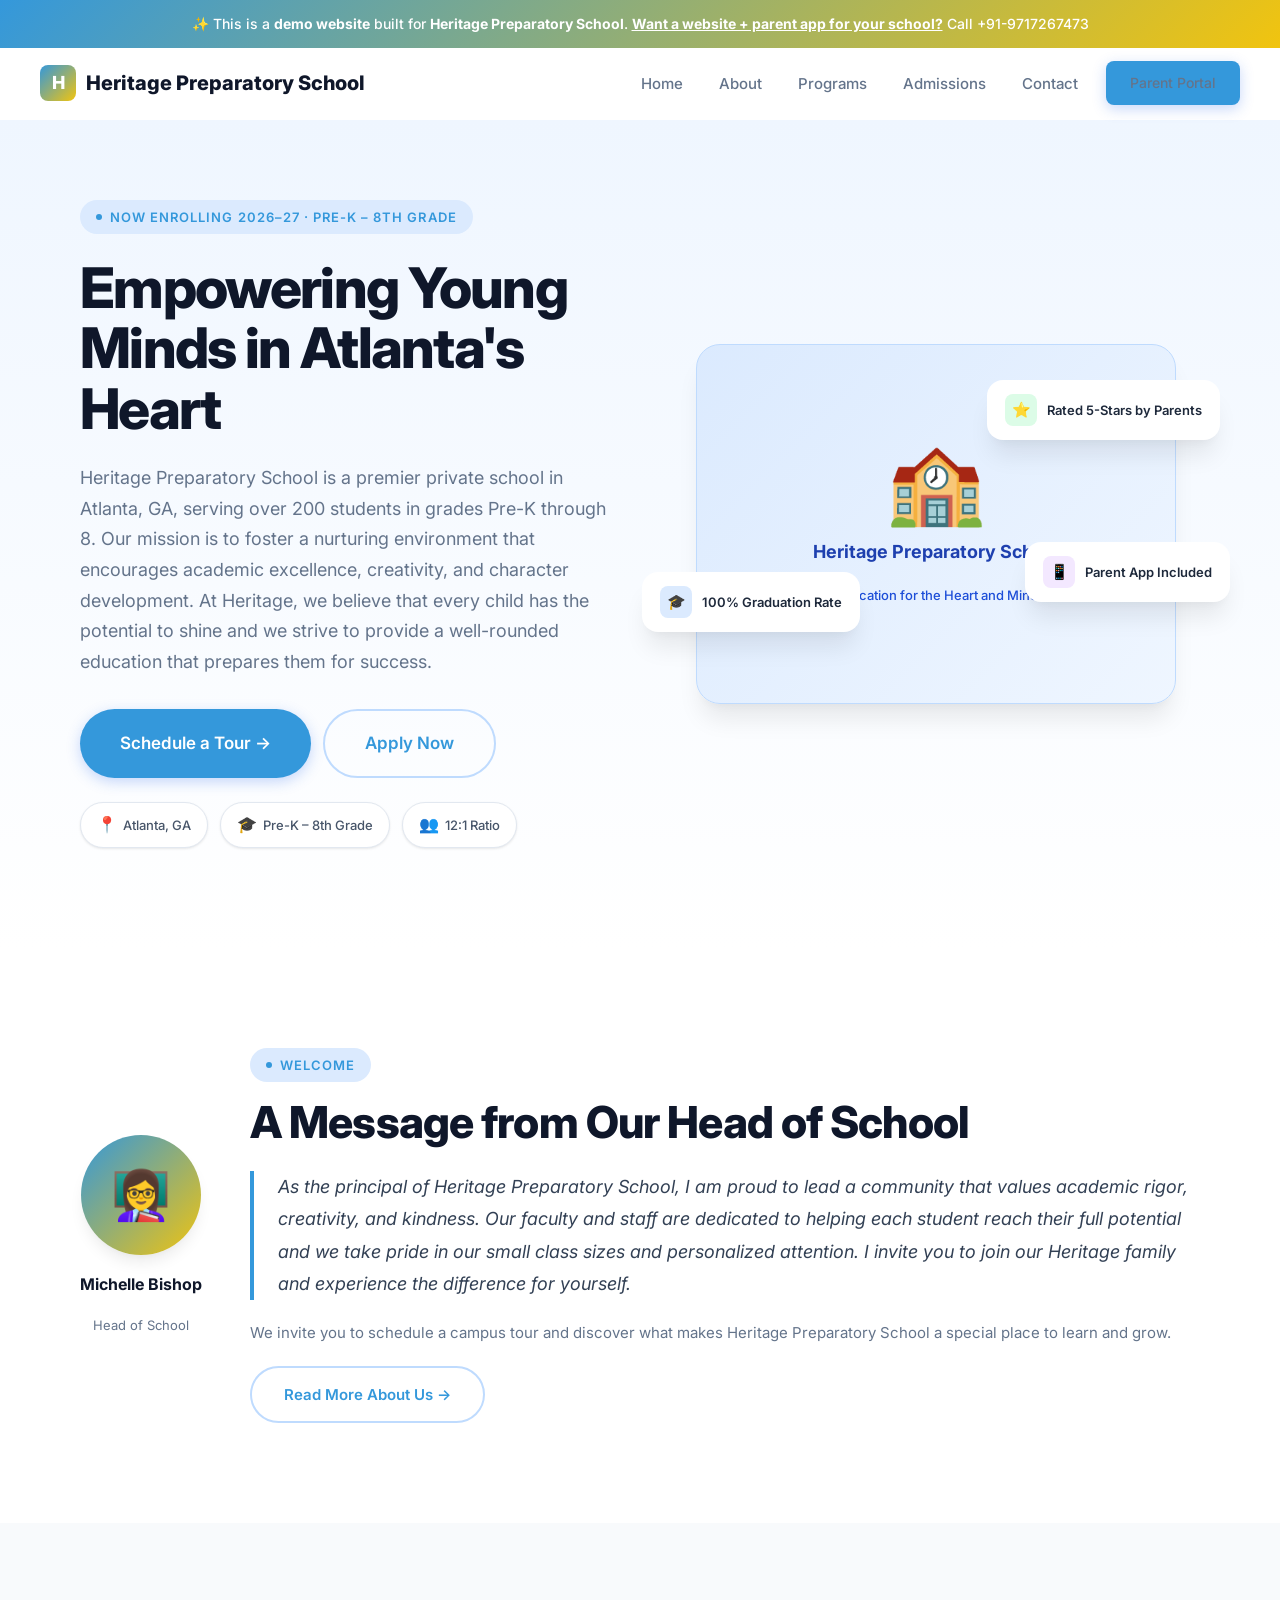
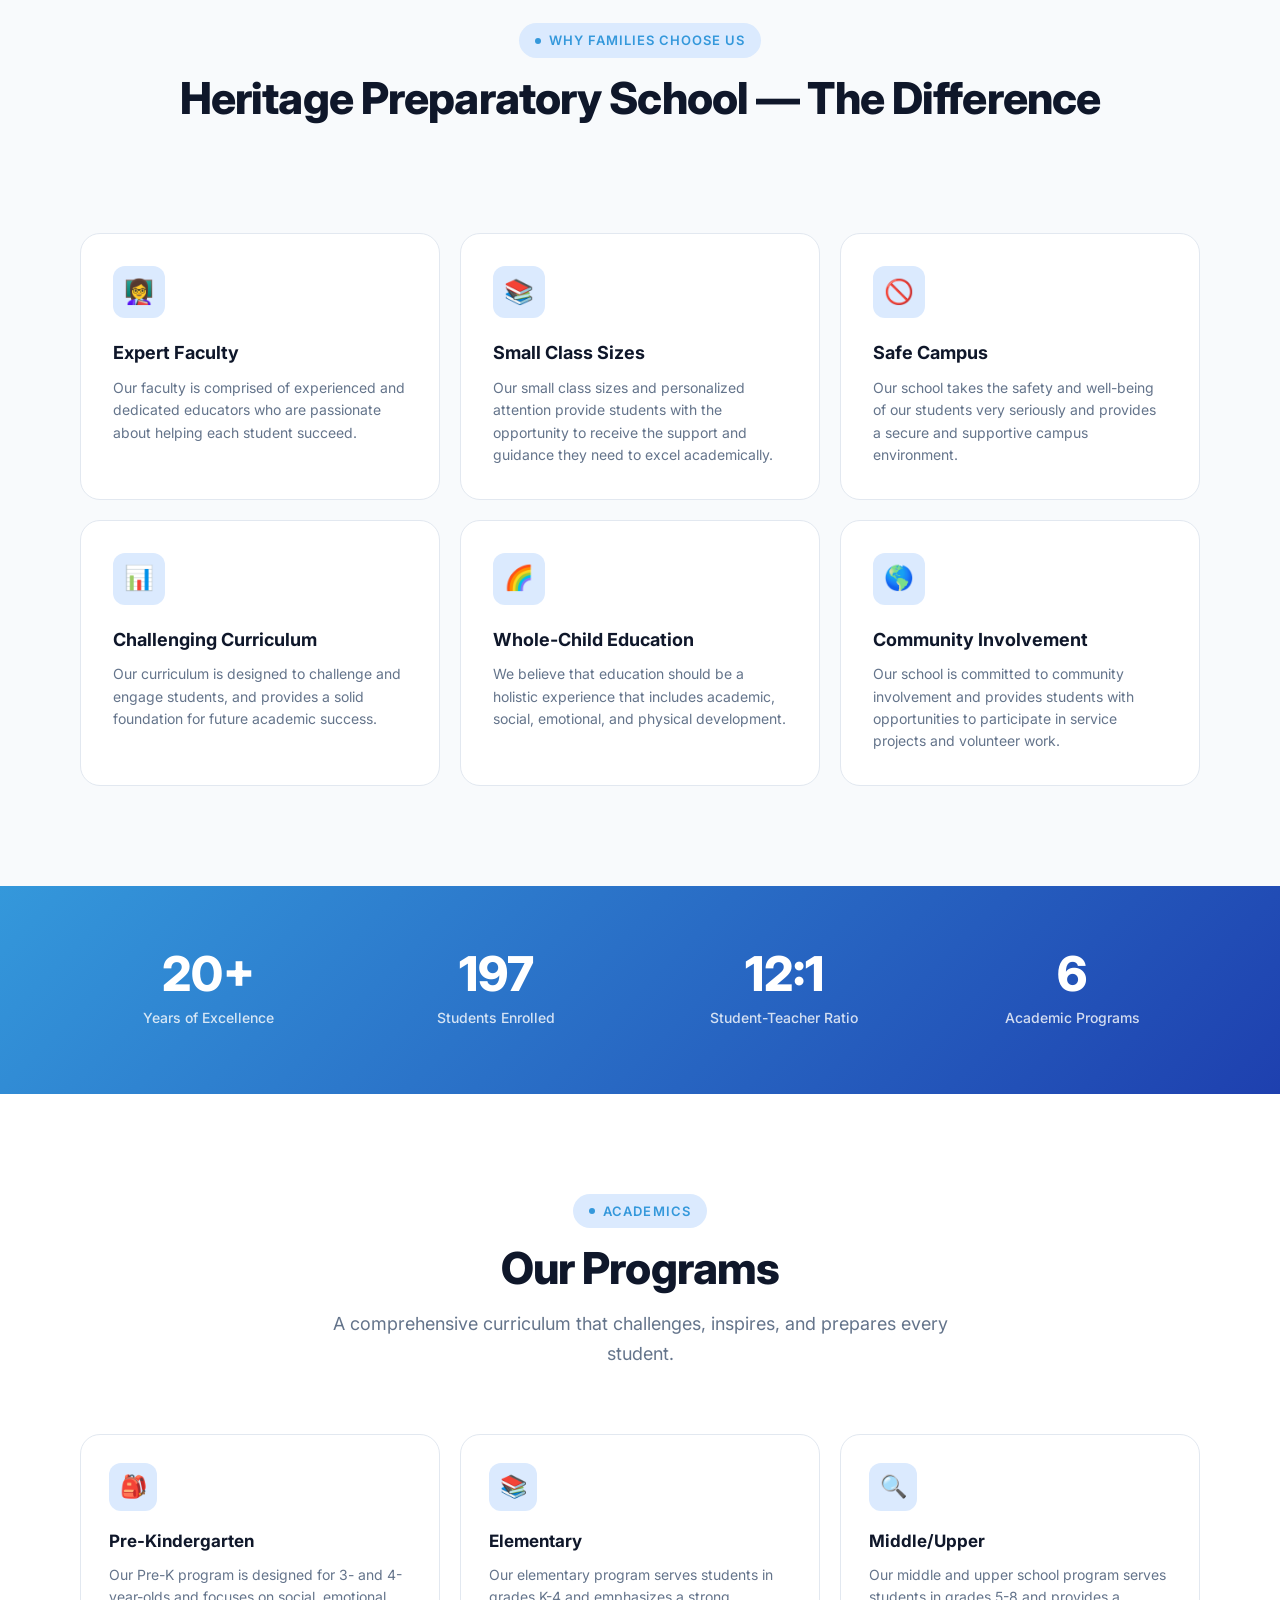
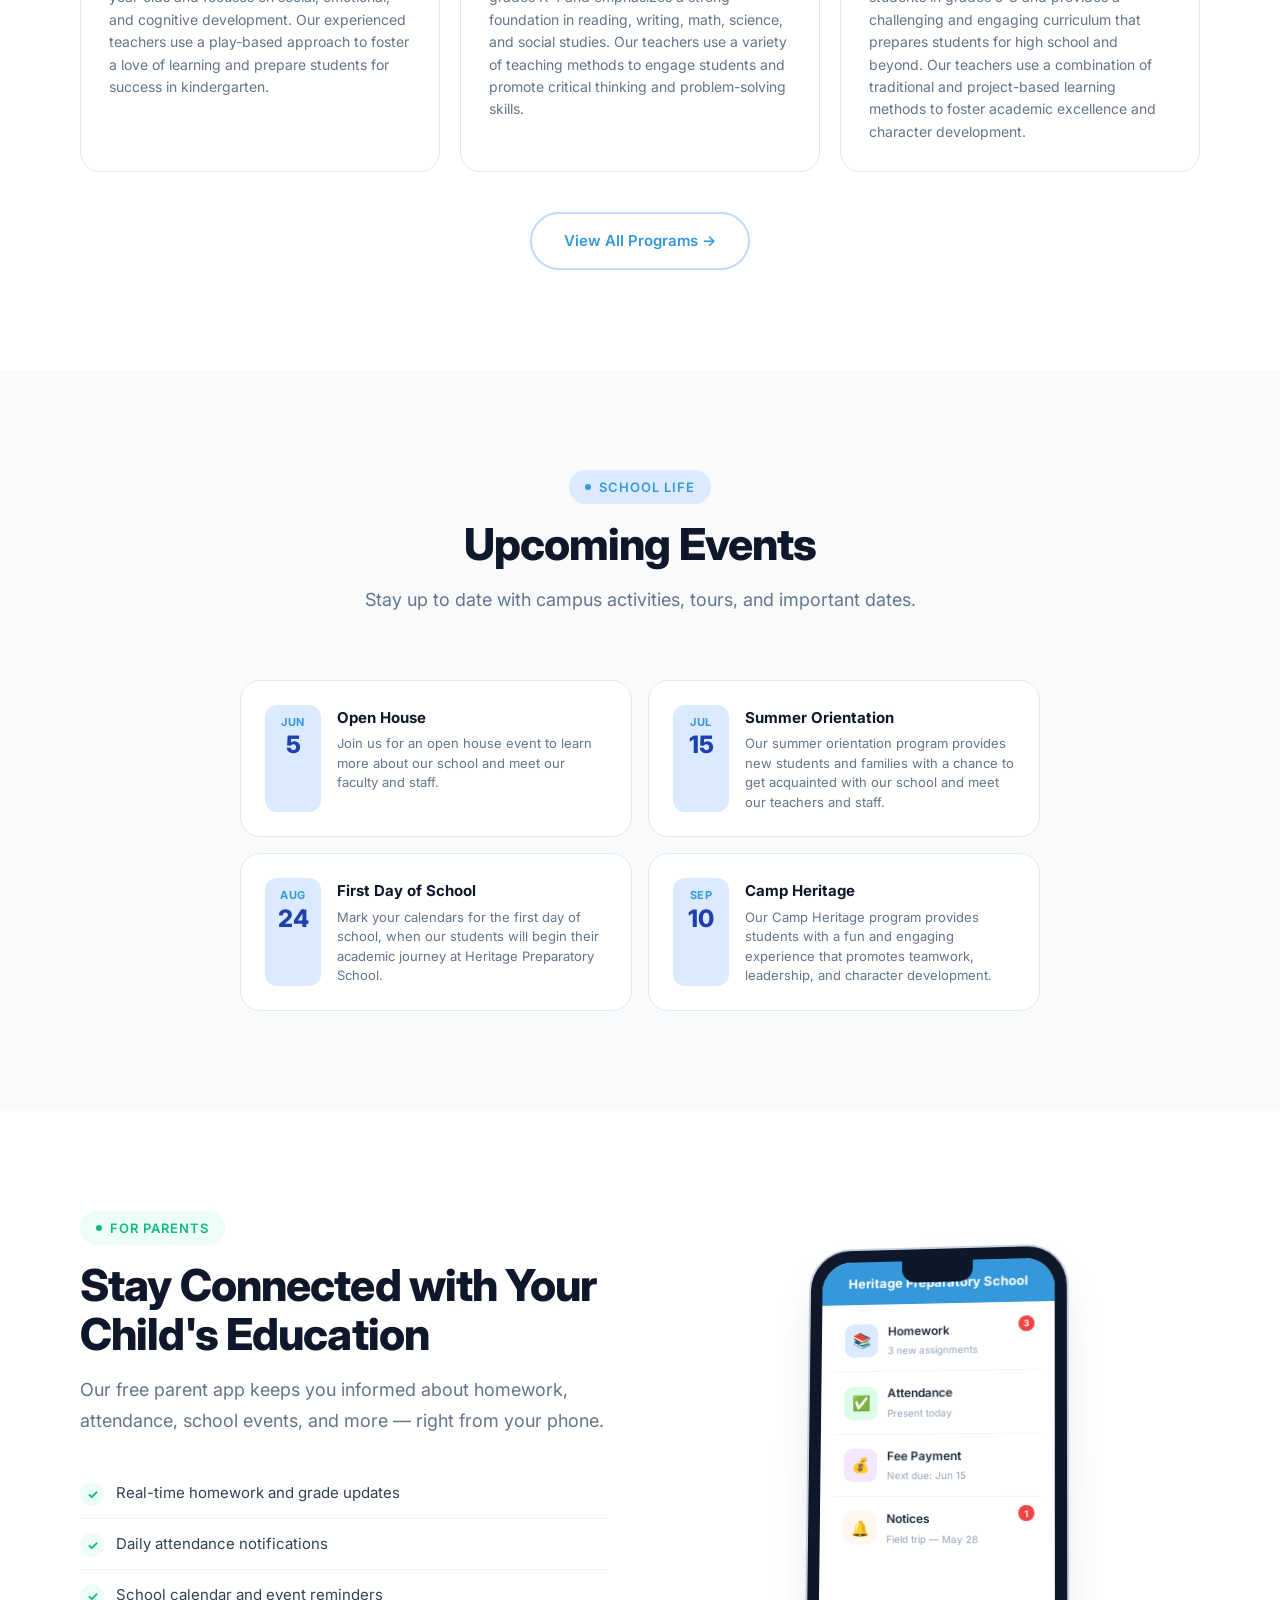
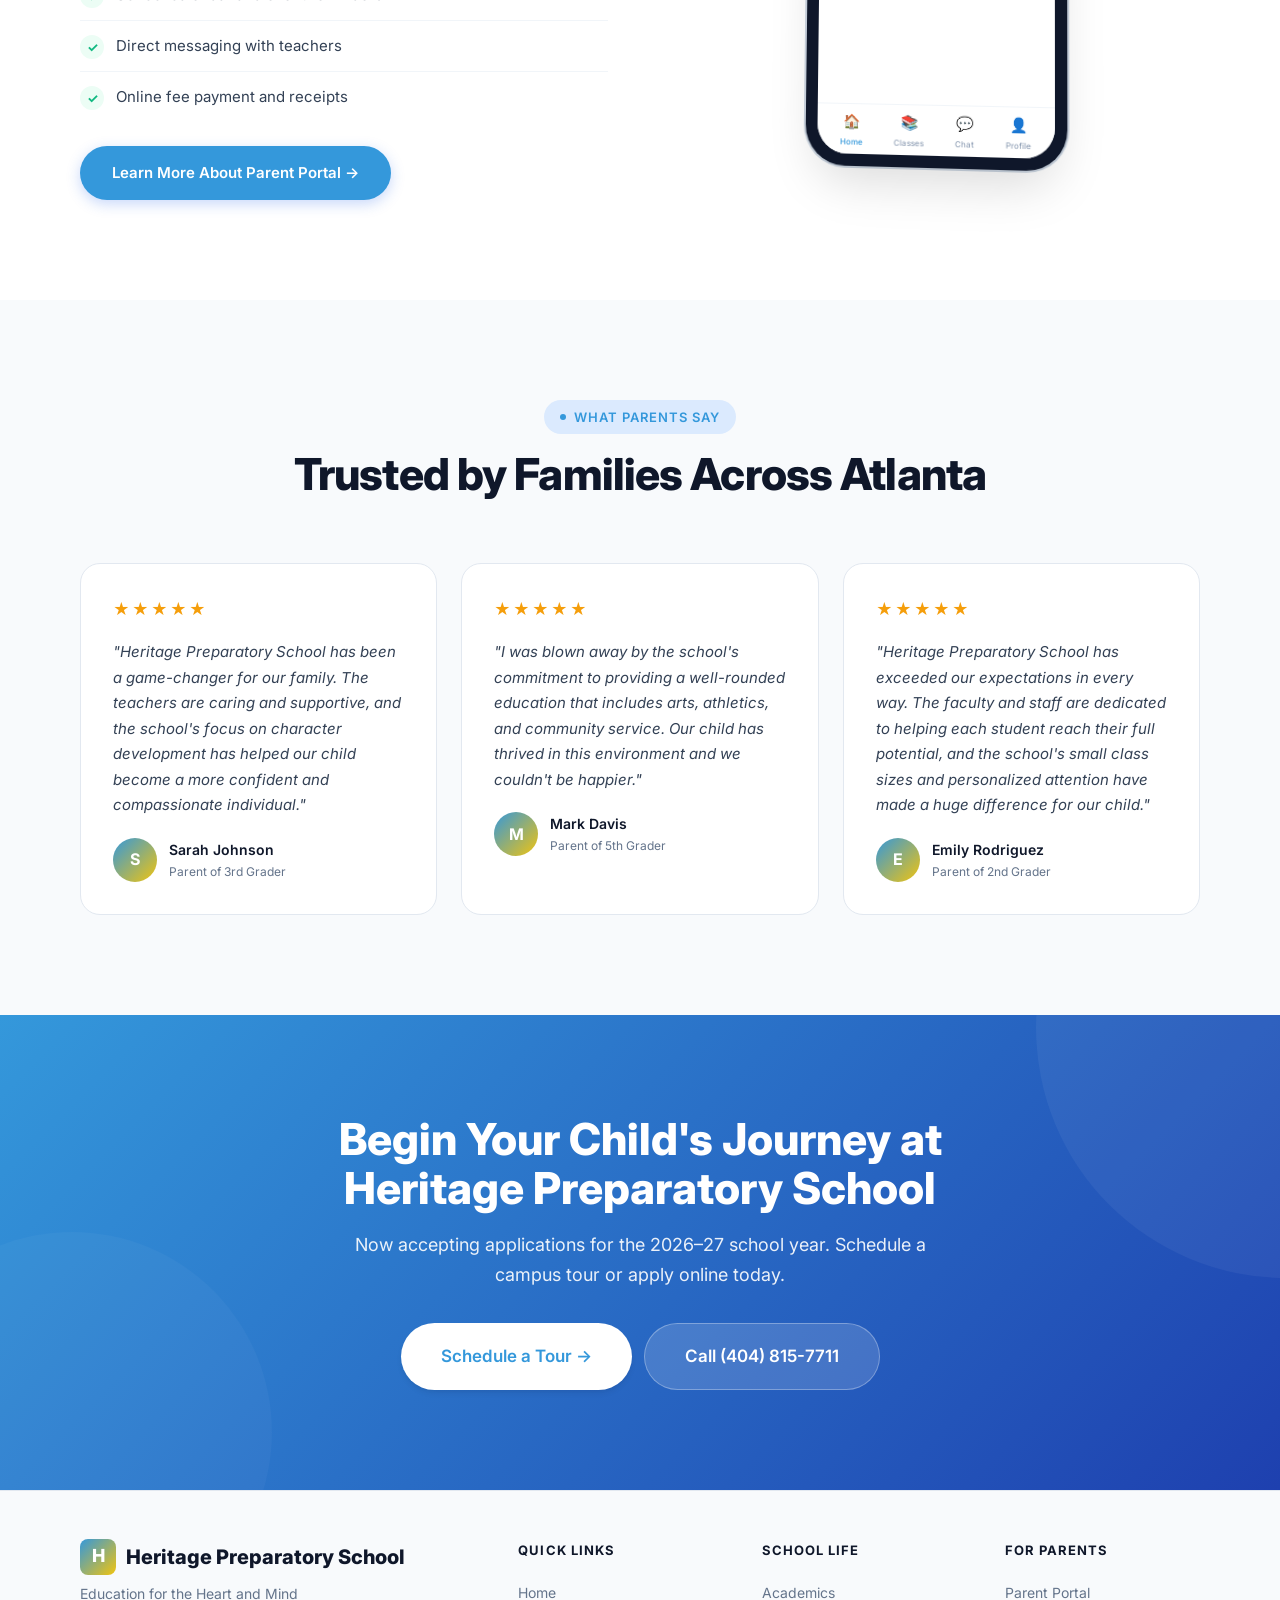
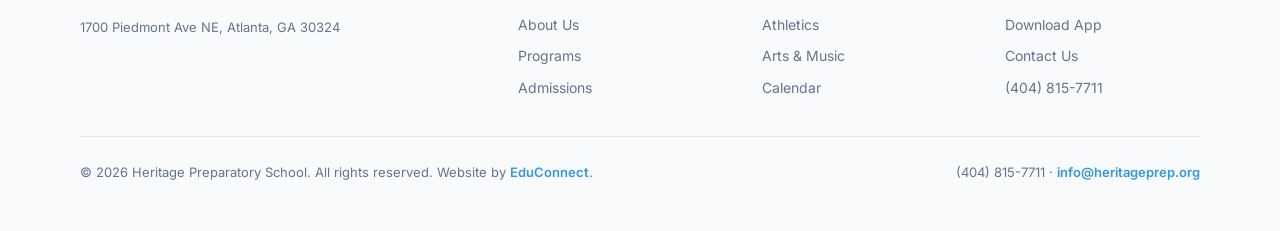
==== commit d455118e: "Initial demo site for Heritage Preparatory School" ====
--- a/index.html
+++ b/index.html
@@ -25,8 +25,8 @@
 <section class="hero"><div class="container"><div class="hero-inner">
   <div class="hero-content">
     <div class="badge animate-on-scroll mb-6">Now Enrolling 2026–27 · Pre-K – 8th Grade</div>
-    <h1 class="heading-xl animate-on-scroll mb-6">Where Every Child's Potential Takes Root at Heritage Preparatory</h1>
-    <p class="text-lg text-muted animate-on-scroll mb-8">Heritage Preparatory School in Atlanta, GA is a private school dedicated to providing a personalized education to approximately 200 students in a safe and nurturing environment. Our experienced teachers foster a love of learning, creativity, and critical thinking skills. We serve students from Pre-Kindergarten to Upper Grades.</p>
+    <h1 class="heading-xl animate-on-scroll mb-6">Empowering Young Minds in Atlanta's Heart</h1>
+    <p class="text-lg text-muted animate-on-scroll mb-8">Heritage Preparatory School is a premier private school in Atlanta, GA, serving over 200 students in grades Pre-K through 8. Our mission is to foster a nurturing environment that encourages academic excellence, creativity, and character development. At Heritage, we believe that every child has the potential to shine and we strive to provide a well-rounded education that prepares them for success.</p>
     <div class="hero-actions animate-on-scroll">
       <a href="/admissions.html" class="btn btn-primary btn-lg">Schedule a Tour →</a>
       <a href="/admissions.html" class="btn btn-outline btn-lg">Apply Now</a>
@@ -39,7 +39,7 @@
   </div>
   <div class="hero-visual animate-on-scroll">
     <div class="school-illustration"><div class="school-illustration-inner">
-      <div class="school-building">🏫</div><h3>Heritage Preparatory School</h3><p>Empowering Minds, Nurturing Character, and Fostering Excellence</p>
+      <div class="school-building">🏫</div><h3>Heritage Preparatory School</h3><p>Education for the Heart and Mind</p>
     </div></div>
     <div class="float-card card-1"><div class="fc-icon green">⭐</div>Rated 5-Stars by Parents</div>
     <div class="float-card card-2"><div class="fc-icon blue">🎓</div>100% Graduation Rate</div>
@@ -55,7 +55,7 @@
   <div class="welcome-text animate-on-scroll">
     <div class="badge mb-4">Welcome</div>
     <h2 class="heading-lg mb-6">A Message from Our Head of School</h2>
-    <blockquote>At Heritage Preparatory, I'm proud to witness our students grow into confident, compassionate, and curious individuals. Our school's commitment to academic excellence, character development, and community engagement creates a unique and supportive learning environment. I'm honored to be a part of this community.</blockquote>
+    <blockquote>As the principal of Heritage Preparatory School, I am proud to lead a community that values academic rigor, creativity, and kindness. Our faculty and staff are dedicated to helping each student reach their full potential and we take pride in our small class sizes and personalized attention. I invite you to join our Heritage family and experience the difference for yourself.</blockquote>
     <p>We invite you to schedule a campus tour and discover what makes Heritage Preparatory School a special place to learn and grow.</p>
     <a href="/about.html" class="btn btn-outline" style="margin-top:20px">Read More About Us →</a>
   </div>
@@ -69,22 +69,22 @@
   </div>
   <div class="features-grid">
       <div class="feature-card animate-on-scroll stagger-1">
-        <div class="feature-icon">👩‍🏫</div><h3>Expert Faculty</h3><p>Our experienced teachers are dedicated to providing a high-quality education and creating a supportive learning environment.</p>
+        <div class="feature-icon">👩‍🏫</div><h3>Expert Faculty</h3><p>Our faculty is comprised of experienced and dedicated educators who are passionate about helping each student succeed.</p>
       </div>
       <div class="feature-card animate-on-scroll stagger-2">
-        <div class="feature-icon">📚</div><h3>Small Class Sizes</h3><p>We maintain small class sizes to ensure each student receives personalized attention and support.</p>
+        <div class="feature-icon">📚</div><h3>Small Class Sizes</h3><p>Our small class sizes and personalized attention provide students with the opportunity to receive the support and guidance they need to excel academically.</p>
       </div>
       <div class="feature-card animate-on-scroll stagger-3">
-        <div class="feature-icon">🏠</div><h3>Safe Campus</h3><p>Our campus is a safe and welcoming space for students, parents, and staff.</p>
+        <div class="feature-icon">🚫</div><h3>Safe Campus</h3><p>Our school takes the safety and well-being of our students very seriously and provides a secure and supportive campus environment.</p>
       </div>
       <div class="feature-card animate-on-scroll stagger-4">
-        <div class="feature-icon">📚</div><h3>Comprehensive Curriculum</h3><p>Our curriculum is designed to meet the academic needs of students from diverse backgrounds and abilities.</p>
+        <div class="feature-icon">📊</div><h3>Challenging Curriculum</h3><p>Our curriculum is designed to challenge and engage students, and provides a solid foundation for future academic success.</p>
       </div>
       <div class="feature-card animate-on-scroll stagger-5">
-        <div class="feature-icon">💖</div><h3>Whole-Child Approach</h3><p>We focus on the intellectual, social, emotional, and physical growth of our students, helping them become well-rounded individuals.</p>
+        <div class="feature-icon">🌈</div><h3>Whole-Child Education</h3><p>We believe that education should be a holistic experience that includes academic, social, emotional, and physical development.</p>
       </div>
       <div class="feature-card animate-on-scroll stagger-6">
-        <div class="feature-icon">🌎</div><h3>Community Involvement</h3><p>We believe in giving back to our community and encouraging our students to do the same through various service projects and activities.</p>
+        <div class="feature-icon">🌎</div><h3>Community Involvement</h3><p>Our school is committed to community involvement and provides students with opportunities to participate in service projects and volunteer work.</p>
       </div></div>
 </div></section>
 
@@ -103,13 +103,13 @@
   </div>
   <div class="programs-grid">
       <div class="program-card animate-on-scroll stagger-1">
-        <div class="program-icon">🎒</div><h3>Pre-Kindergarten</h3><p>Our Pre-Kindergarten program is designed for children aged 3-4, focusing on play-based learning, socialization, and early literacy skills.</p>
+        <div class="program-icon">🎒</div><h3>Pre-Kindergarten</h3><p>Our Pre-K program is designed for 3- and 4-year-olds and focuses on social, emotional, and cognitive development. Our experienced teachers use a play-based approach to foster a love of learning and prepare students for success in kindergarten.</p>
       </div>
       <div class="program-card animate-on-scroll stagger-2">
-        <div class="program-icon">📚</div><h3>Elementary</h3><p>Our Elementary program serves students from Kindergarten to 5th Grade, emphasizing a strong foundation in core subjects, including reading, writing, mathematics, and science.</p>
+        <div class="program-icon">📚</div><h3>Elementary</h3><p>Our elementary program serves students in grades K-4 and emphasizes a strong foundation in reading, writing, math, science, and social studies. Our teachers use a variety of teaching methods to engage students and promote critical thinking and problem-solving skills.</p>
       </div>
       <div class="program-card animate-on-scroll stagger-3">
-        <div class="program-icon">📚</div><h3>Middle/Upper</h3><p>Our Middle and Upper school programs cater to students from 6th to 8th Grade, focusing on advanced academic studies, character development, and leadership skills.</p>
+        <div class="program-icon">🔍</div><h3>Middle/Upper</h3><p>Our middle and upper school program serves students in grades 5-8 and provides a challenging and engaging curriculum that prepares students for high school and beyond. Our teachers use a combination of traditional and project-based learning methods to foster academic excellence and character development.</p>
       </div></div>
   <div class="text-center animate-on-scroll" style="margin-top:40px"><a href="/programs.html" class="btn btn-outline">View All Programs →</a></div>
 </div></section>
@@ -122,16 +122,16 @@
   </div>
   <div class="events-grid"><div class="event-card animate-on-scroll stagger-1">
         <div class="event-date"><div class="month">Jun</div><div class="day">5</div></div>
-        <div class="event-info"><h4>Open House</h4><p>Join us for a tour of our campus and an introduction to our faculty and programs.</p></div>
+        <div class="event-info"><h4>Open House</h4><p>Join us for an open house event to learn more about our school and meet our faculty and staff.</p></div>
       </div><div class="event-card animate-on-scroll stagger-2">
-        <div class="event-date"><div class="month">Aug</div><div class="day">10</div></div>
-        <div class="event-info"><h4>First Day of School</h4><p>Welcome our students back to school for another exciting year of learning and growth.</p></div>
+        <div class="event-date"><div class="month">Jul</div><div class="day">15</div></div>
+        <div class="event-info"><h4>Summer Orientation</h4><p>Our summer orientation program provides new students and families with a chance to get acquainted with our school and meet our teachers and staff.</p></div>
       </div><div class="event-card animate-on-scroll stagger-3">
-        <div class="event-date"><div class="month">Sep</div><div class="day">17</div></div>
-        <div class="event-info"><h4>Family Fun Night</h4><p>Enjoy a fun-filled evening with your family, featuring games, food, and entertainment.</p></div>
+        <div class="event-date"><div class="month">Aug</div><div class="day">24</div></div>
+        <div class="event-info"><h4>First Day of School</h4><p>Mark your calendars for the first day of school, when our students will begin their academic journey at Heritage Preparatory School.</p></div>
       </div><div class="event-card animate-on-scroll stagger-4">
-        <div class="event-date"><div class="month">Nov</div><div class="day">20</div></div>
-        <div class="event-info"><h4>Veterans Day Assembly</h4><p>Honor our nation's veterans with a special assembly and ceremony.</p></div>
+        <div class="event-date"><div class="month">Sep</div><div class="day">10</div></div>
+        <div class="event-info"><h4>Camp Heritage</h4><p>Our Camp Heritage program provides students with a fun and engaging experience that promotes teamwork, leadership, and character development.</p></div>
       </div></div>
 </div></section>
 
@@ -176,21 +176,21 @@
   <div class="testimonials-grid">
       <div class="testimonial-card animate-on-scroll stagger-1">
         <div class="stars"><span class="star">★</span><span class="star">★</span><span class="star">★</span><span class="star">★</span><span class="star">★</span></div>
-        <p class="testimonial-text">"Heritage Preparatory has been a game-changer for our family. The teachers are kind, patient, and genuinely invested in our child's success."</p>
-        <div class="testimonial-author"><div class="author-avatar">E</div>
-        <div class="author-info"><div class="author-name">Emily Wilson</div><div class="author-role">Parent of 4th Grader</div></div></div>
+        <p class="testimonial-text">"Heritage Preparatory School has been a game-changer for our family. The teachers are caring and supportive, and the school's focus on character development has helped our child become a more confident and compassionate individual."</p>
+        <div class="testimonial-author"><div class="author-avatar">S</div>
+        <div class="author-info"><div class="author-name">Sarah Johnson</div><div class="author-role">Parent of 3rd Grader</div></div></div>
       </div>
       <div class="testimonial-card animate-on-scroll stagger-2">
         <div class="stars"><span class="star">★</span><span class="star">★</span><span class="star">★</span><span class="star">★</span><span class="star">★</span></div>
-        <p class="testimonial-text">"We love the sense of community at Heritage Preparatory. Our child feels safe, supported, and challenged to reach their full potential."</p>
+        <p class="testimonial-text">"I was blown away by the school's commitment to providing a well-rounded education that includes arts, athletics, and community service. Our child has thrived in this environment and we couldn't be happier."</p>
         <div class="testimonial-author"><div class="author-avatar">M</div>
-        <div class="author-info"><div class="author-name">Michael Davis</div><div class="author-role">Parent of 2nd Grader</div></div></div>
+        <div class="author-info"><div class="author-name">Mark Davis</div><div class="author-role">Parent of 5th Grader</div></div></div>
       </div>
       <div class="testimonial-card animate-on-scroll stagger-3">
         <div class="stars"><span class="star">★</span><span class="star">★</span><span class="star">★</span><span class="star">★</span><span class="star">★</span></div>
-        <p class="testimonial-text">"The STEM program at Heritage Preparatory has been a fantastic experience for our child. They're learning so much about science, technology, and engineering, and loving every minute of it!"</p>
-        <div class="testimonial-author"><div class="author-avatar">S</div>
-        <div class="author-info"><div class="author-name">Sarah Lee</div><div class="author-role">Parent of 6th Grader</div></div></div>
+        <p class="testimonial-text">"Heritage Preparatory School has exceeded our expectations in every way. The faculty and staff are dedicated to helping each student reach their full potential, and the school's small class sizes and personalized attention have made a huge difference for our child."</p>
+        <div class="testimonial-author"><div class="author-avatar">E</div>
+        <div class="author-info"><div class="author-name">Emily Rodriguez</div><div class="author-role">Parent of 2nd Grader</div></div></div>
       </div></div>
 </div></section>
 
@@ -207,7 +207,7 @@
     <div class="footer-grid">
       <div class="footer-brand">
         <div class="logo" style="margin-bottom:8px"><span class="logo-icon">H</span>Heritage Preparatory School</div>
-        <p>Empowering Minds, Nurturing Character, and Fostering Excellence</p>
+        <p>Education for the Heart and Mind</p>
         <p style="margin-top:12px;font-size:13px">1700 Piedmont Ave NE, Atlanta, GA 30324</p>
       </div>
       <div class="footer-col"><h4>Quick Links</h4><a href="/">Home</a><a href="/about.html">About Us</a><a href="/programs.html">Programs</a><a href="/admissions.html">Admissions</a></div>
--- a/styles.css
+++ b/styles.css
@@ -1,8 +1,8 @@
 /* ===== DESIGN SYSTEM — LIGHT PROFESSIONAL ===== */
 :root{
-  --primary:#4567b7;--primary-50:#eff6ff;--primary-100:#dbeafe;--primary-200:#bfdbfe;
-  --primary-500:#4567b7;--primary-600:#1d4ed8;--primary-700:#1e40af;
-  --secondary:#8e2440;--accent:#10b981;--accent-50:#ecfdf5;
+  --primary:#3498db;--primary-50:#eff6ff;--primary-100:#dbeafe;--primary-200:#bfdbfe;
+  --primary-500:#3498db;--primary-600:#1d4ed8;--primary-700:#1e40af;
+  --secondary:#f1c40f;--accent:#10b981;--accent-50:#ecfdf5;
   --white:#fff;--gray-50:#f8fafc;--gray-100:#f1f5f9;--gray-200:#e2e8f0;--gray-300:#cbd5e1;
   --gray-400:#94a3b8;--gray-500:#64748b;--gray-600:#475569;--gray-700:#334155;
   --gray-800:#1e293b;--gray-900:#0f172a;
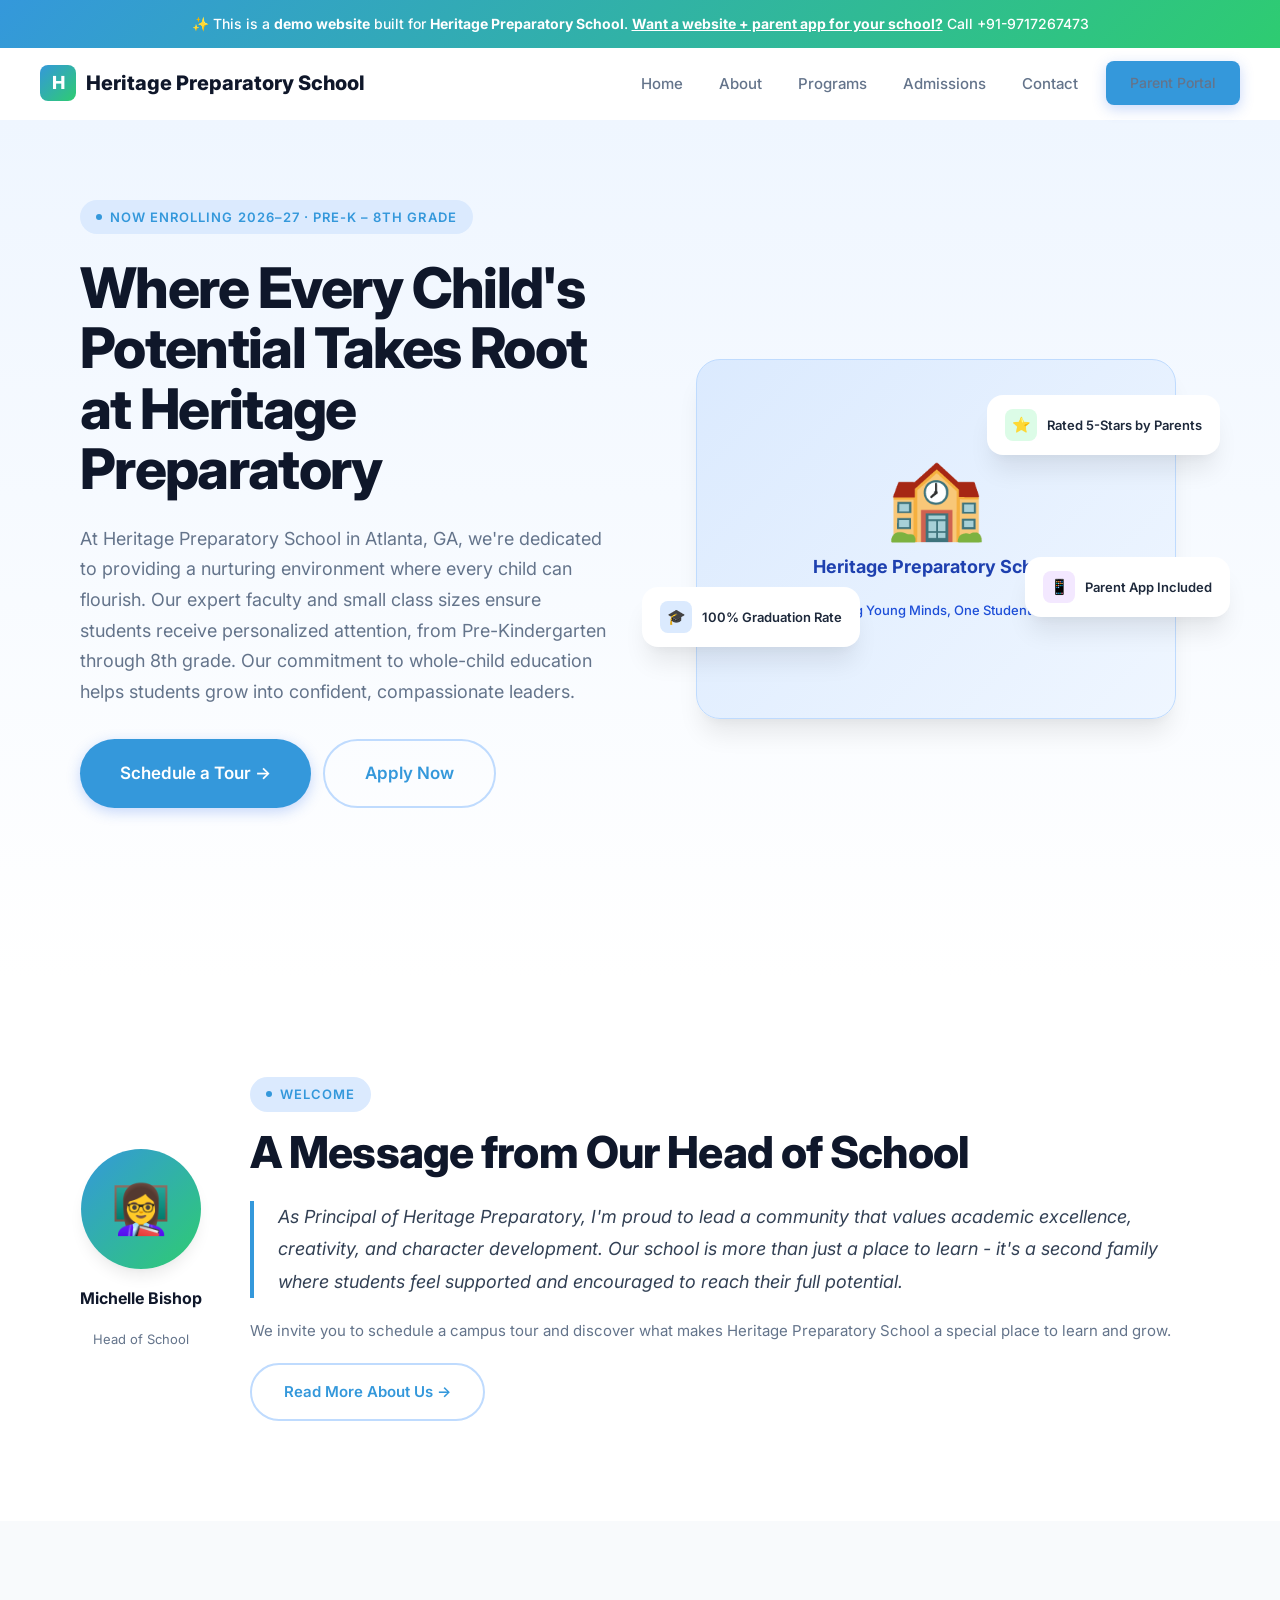
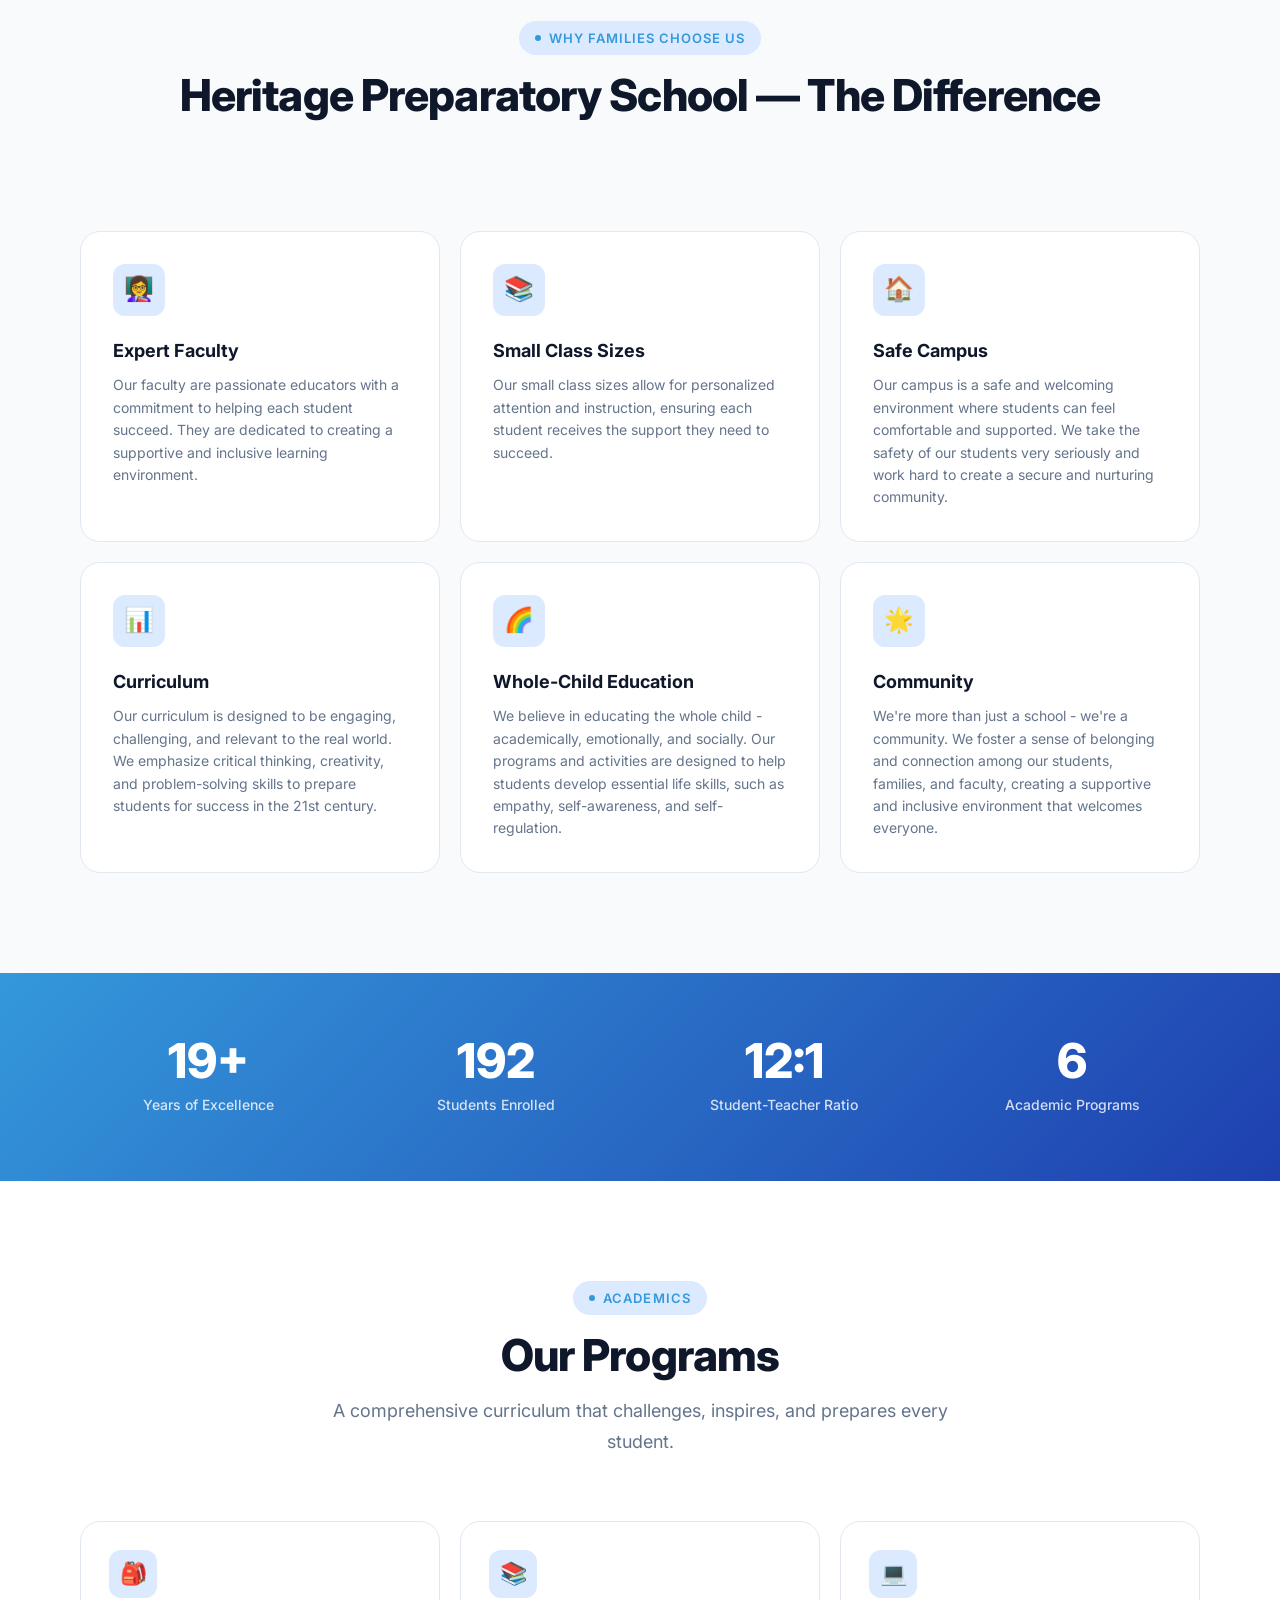
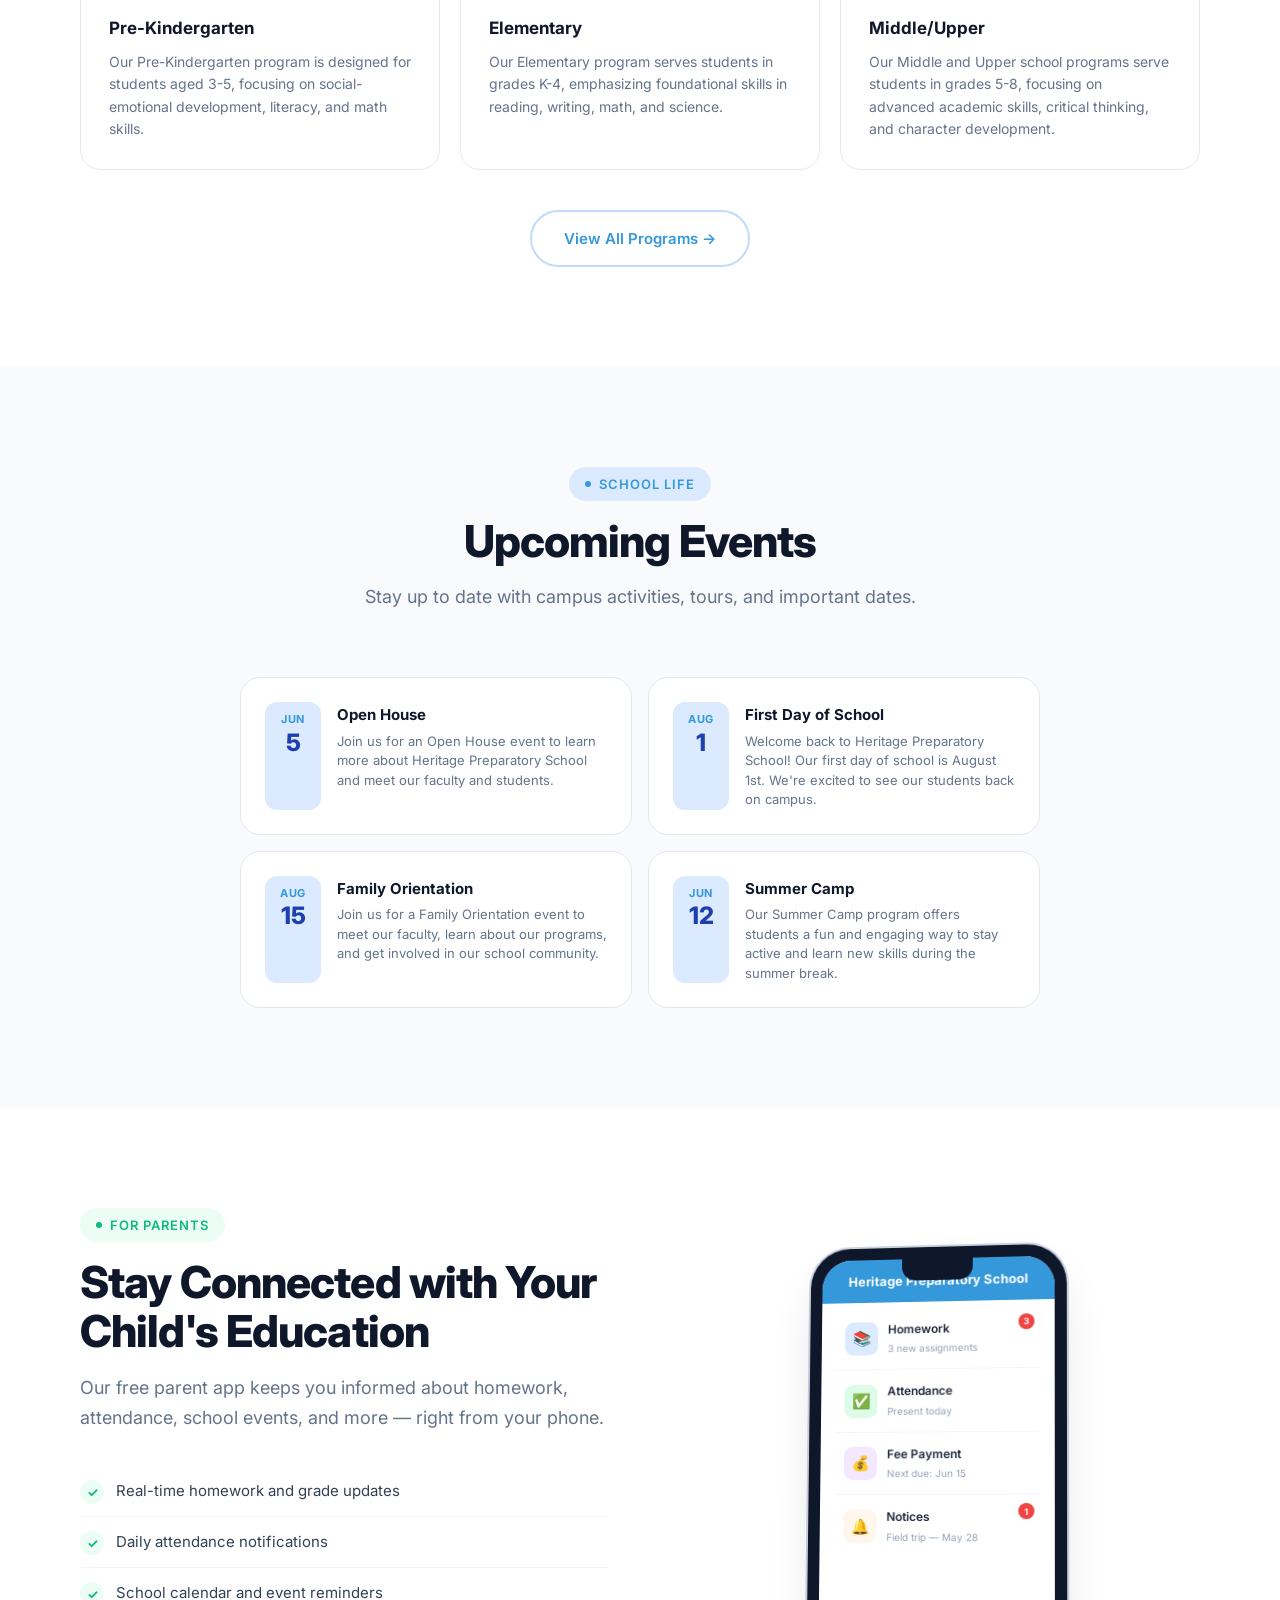
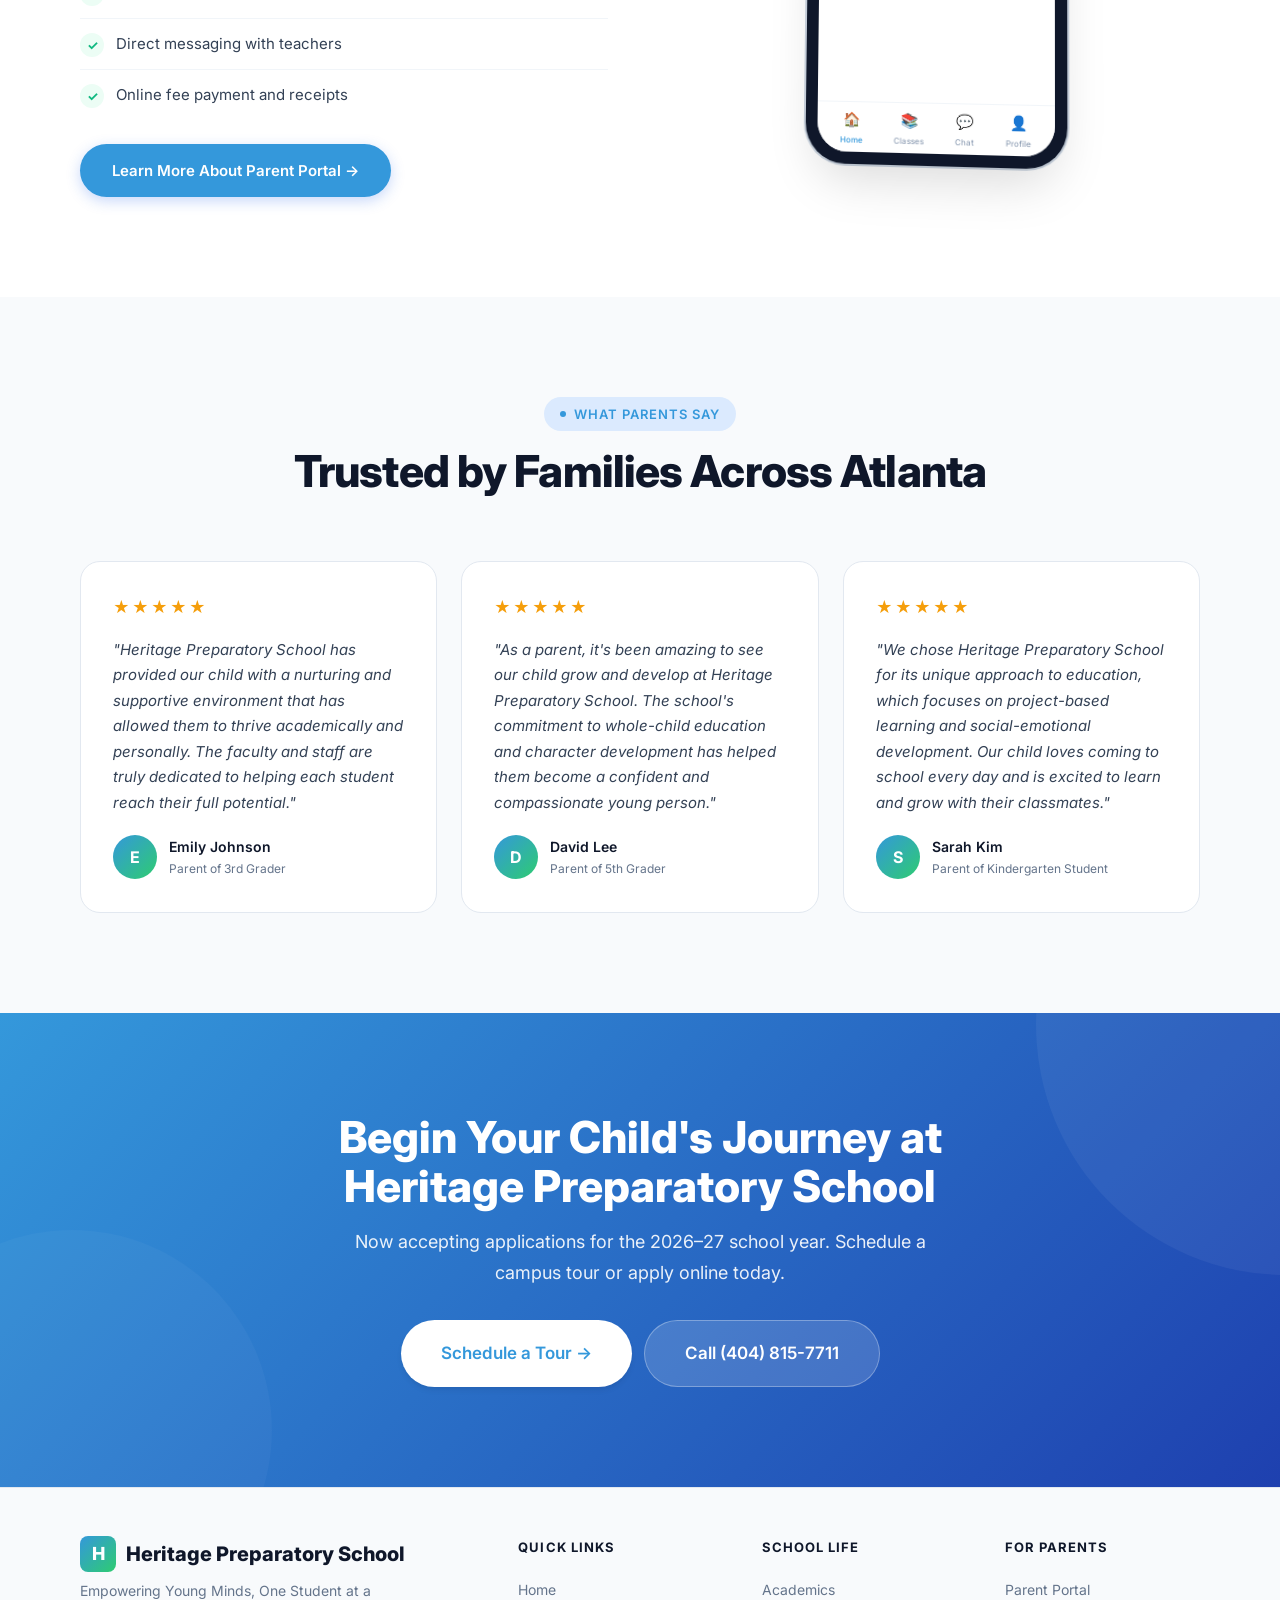
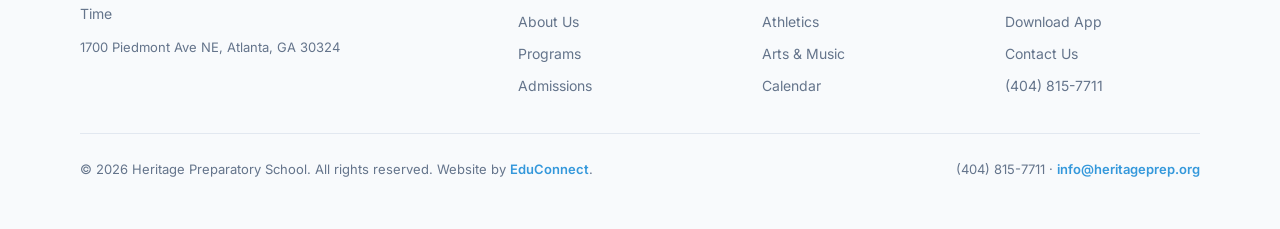
==== commit d00cfed0: "Initial demo site for Heritage Preparatory School" ====
--- a/index.html
+++ b/index.html
@@ -25,8 +25,8 @@
 <section class="hero"><div class="container"><div class="hero-inner">
   <div class="hero-content">
     <div class="badge animate-on-scroll mb-6">Now Enrolling 2026–27 · Pre-K – 8th Grade</div>
-    <h1 class="heading-xl animate-on-scroll mb-6">Empowering Young Minds in Atlanta's Heart</h1>
-    <p class="text-lg text-muted animate-on-scroll mb-8">Heritage Preparatory School is a premier private school in Atlanta, GA, serving over 200 students in grades Pre-K through 8. Our mission is to foster a nurturing environment that encourages academic excellence, creativity, and character development. At Heritage, we believe that every child has the potential to shine and we strive to provide a well-rounded education that prepares them for success.</p>
+    <h1 class="heading-xl animate-on-scroll mb-6">Where Every Child's Potential Takes Root at Heritage Preparatory</h1>
+    <p class="text-lg text-muted animate-on-scroll mb-8">At Heritage Preparatory School in Atlanta, GA, we're dedicated to providing a nurturing environment where every child can flourish. Our expert faculty and small class sizes ensure students receive personalized attention, from Pre-Kindergarten through 8th grade. Our commitment to whole-child education helps students grow into confident, compassionate leaders.</p>
     <div class="hero-actions animate-on-scroll">
       <a href="/admissions.html" class="btn btn-primary btn-lg">Schedule a Tour →</a>
       <a href="/admissions.html" class="btn btn-outline btn-lg">Apply Now</a>
@@ -39,7 +39,7 @@
   </div>
   <div class="hero-visual animate-on-scroll">
     <div class="school-illustration"><div class="school-illustration-inner">
-      <div class="school-building">🏫</div><h3>Heritage Preparatory School</h3><p>Education for the Heart and Mind</p>
+      <div class="school-building">🏫</div><h3>Heritage Preparatory School</h3><p>Empowering Young Minds, One Student at a Time</p>
     </div></div>
     <div class="float-card card-1"><div class="fc-icon green">⭐</div>Rated 5-Stars by Parents</div>
     <div class="float-card card-2"><div class="fc-icon blue">🎓</div>100% Graduation Rate</div>
@@ -55,7 +55,7 @@
   <div class="welcome-text animate-on-scroll">
     <div class="badge mb-4">Welcome</div>
     <h2 class="heading-lg mb-6">A Message from Our Head of School</h2>
-    <blockquote>As the principal of Heritage Preparatory School, I am proud to lead a community that values academic rigor, creativity, and kindness. Our faculty and staff are dedicated to helping each student reach their full potential and we take pride in our small class sizes and personalized attention. I invite you to join our Heritage family and experience the difference for yourself.</blockquote>
+    <blockquote>As Principal of Heritage Preparatory, I'm proud to lead a community that values academic excellence, creativity, and character development. Our school is more than just a place to learn - it's a second family where students feel supported and encouraged to reach their full potential.</blockquote>
     <p>We invite you to schedule a campus tour and discover what makes Heritage Preparatory School a special place to learn and grow.</p>
     <a href="/about.html" class="btn btn-outline" style="margin-top:20px">Read More About Us →</a>
   </div>
@@ -69,22 +69,22 @@
   </div>
   <div class="features-grid">
       <div class="feature-card animate-on-scroll stagger-1">
-        <div class="feature-icon">👩‍🏫</div><h3>Expert Faculty</h3><p>Our faculty is comprised of experienced and dedicated educators who are passionate about helping each student succeed.</p>
+        <div class="feature-icon">👩‍🏫</div><h3>Expert Faculty</h3><p>Our faculty are passionate educators with a commitment to helping each student succeed. They are dedicated to creating a supportive and inclusive learning environment.</p>
       </div>
       <div class="feature-card animate-on-scroll stagger-2">
-        <div class="feature-icon">📚</div><h3>Small Class Sizes</h3><p>Our small class sizes and personalized attention provide students with the opportunity to receive the support and guidance they need to excel academically.</p>
+        <div class="feature-icon">📚</div><h3>Small Class Sizes</h3><p>Our small class sizes allow for personalized attention and instruction, ensuring each student receives the support they need to succeed.</p>
       </div>
       <div class="feature-card animate-on-scroll stagger-3">
-        <div class="feature-icon">🚫</div><h3>Safe Campus</h3><p>Our school takes the safety and well-being of our students very seriously and provides a secure and supportive campus environment.</p>
+        <div class="feature-icon">🏠</div><h3>Safe Campus</h3><p>Our campus is a safe and welcoming environment where students can feel comfortable and supported. We take the safety of our students very seriously and work hard to create a secure and nurturing community.</p>
       </div>
       <div class="feature-card animate-on-scroll stagger-4">
-        <div class="feature-icon">📊</div><h3>Challenging Curriculum</h3><p>Our curriculum is designed to challenge and engage students, and provides a solid foundation for future academic success.</p>
+        <div class="feature-icon">📊</div><h3>Curriculum</h3><p>Our curriculum is designed to be engaging, challenging, and relevant to the real world. We emphasize critical thinking, creativity, and problem-solving skills to prepare students for success in the 21st century.</p>
       </div>
       <div class="feature-card animate-on-scroll stagger-5">
-        <div class="feature-icon">🌈</div><h3>Whole-Child Education</h3><p>We believe that education should be a holistic experience that includes academic, social, emotional, and physical development.</p>
+        <div class="feature-icon">🌈</div><h3>Whole-Child Education</h3><p>We believe in educating the whole child - academically, emotionally, and socially. Our programs and activities are designed to help students develop essential life skills, such as empathy, self-awareness, and self-regulation.</p>
       </div>
       <div class="feature-card animate-on-scroll stagger-6">
-        <div class="feature-icon">🌎</div><h3>Community Involvement</h3><p>Our school is committed to community involvement and provides students with opportunities to participate in service projects and volunteer work.</p>
+        <div class="feature-icon">🌟</div><h3>Community</h3><p>We're more than just a school - we're a community. We foster a sense of belonging and connection among our students, families, and faculty, creating a supportive and inclusive environment that welcomes everyone.</p>
       </div></div>
 </div></section>
 
@@ -103,13 +103,13 @@
   </div>
   <div class="programs-grid">
       <div class="program-card animate-on-scroll stagger-1">
-        <div class="program-icon">🎒</div><h3>Pre-Kindergarten</h3><p>Our Pre-K program is designed for 3- and 4-year-olds and focuses on social, emotional, and cognitive development. Our experienced teachers use a play-based approach to foster a love of learning and prepare students for success in kindergarten.</p>
+        <div class="program-icon">🎒</div><h3>Pre-Kindergarten</h3><p>Our Pre-Kindergarten program is designed for students aged 3-5, focusing on social-emotional development, literacy, and math skills.</p>
       </div>
       <div class="program-card animate-on-scroll stagger-2">
-        <div class="program-icon">📚</div><h3>Elementary</h3><p>Our elementary program serves students in grades K-4 and emphasizes a strong foundation in reading, writing, math, science, and social studies. Our teachers use a variety of teaching methods to engage students and promote critical thinking and problem-solving skills.</p>
+        <div class="program-icon">📚</div><h3>Elementary</h3><p>Our Elementary program serves students in grades K-4, emphasizing foundational skills in reading, writing, math, and science.</p>
       </div>
       <div class="program-card animate-on-scroll stagger-3">
-        <div class="program-icon">🔍</div><h3>Middle/Upper</h3><p>Our middle and upper school program serves students in grades 5-8 and provides a challenging and engaging curriculum that prepares students for high school and beyond. Our teachers use a combination of traditional and project-based learning methods to foster academic excellence and character development.</p>
+        <div class="program-icon">💻</div><h3>Middle/Upper</h3><p>Our Middle and Upper school programs serve students in grades 5-8, focusing on advanced academic skills, critical thinking, and character development.</p>
       </div></div>
   <div class="text-center animate-on-scroll" style="margin-top:40px"><a href="/programs.html" class="btn btn-outline">View All Programs →</a></div>
 </div></section>
@@ -122,16 +122,16 @@
   </div>
   <div class="events-grid"><div class="event-card animate-on-scroll stagger-1">
         <div class="event-date"><div class="month">Jun</div><div class="day">5</div></div>
-        <div class="event-info"><h4>Open House</h4><p>Join us for an open house event to learn more about our school and meet our faculty and staff.</p></div>
+        <div class="event-info"><h4>Open House</h4><p>Join us for an Open House event to learn more about Heritage Preparatory School and meet our faculty and students.</p></div>
       </div><div class="event-card animate-on-scroll stagger-2">
-        <div class="event-date"><div class="month">Jul</div><div class="day">15</div></div>
-        <div class="event-info"><h4>Summer Orientation</h4><p>Our summer orientation program provides new students and families with a chance to get acquainted with our school and meet our teachers and staff.</p></div>
+        <div class="event-date"><div class="month">Aug</div><div class="day">1</div></div>
+        <div class="event-info"><h4>First Day of School</h4><p>Welcome back to Heritage Preparatory School! Our first day of school is August 1st. We're excited to see our students back on campus.</p></div>
       </div><div class="event-card animate-on-scroll stagger-3">
-        <div class="event-date"><div class="month">Aug</div><div class="day">24</div></div>
-        <div class="event-info"><h4>First Day of School</h4><p>Mark your calendars for the first day of school, when our students will begin their academic journey at Heritage Preparatory School.</p></div>
+        <div class="event-date"><div class="month">Aug</div><div class="day">15</div></div>
+        <div class="event-info"><h4>Family Orientation</h4><p>Join us for a Family Orientation event to meet our faculty, learn about our programs, and get involved in our school community.</p></div>
       </div><div class="event-card animate-on-scroll stagger-4">
-        <div class="event-date"><div class="month">Sep</div><div class="day">10</div></div>
-        <div class="event-info"><h4>Camp Heritage</h4><p>Our Camp Heritage program provides students with a fun and engaging experience that promotes teamwork, leadership, and character development.</p></div>
+        <div class="event-date"><div class="month">Jun</div><div class="day">12</div></div>
+        <div class="event-info"><h4>Summer Camp</h4><p>Our Summer Camp program offers students a fun and engaging way to stay active and learn new skills during the summer break.</p></div>
       </div></div>
 </div></section>
 
@@ -176,21 +176,21 @@
   <div class="testimonials-grid">
       <div class="testimonial-card animate-on-scroll stagger-1">
         <div class="stars"><span class="star">★</span><span class="star">★</span><span class="star">★</span><span class="star">★</span><span class="star">★</span></div>
-        <p class="testimonial-text">"Heritage Preparatory School has been a game-changer for our family. The teachers are caring and supportive, and the school's focus on character development has helped our child become a more confident and compassionate individual."</p>
-        <div class="testimonial-author"><div class="author-avatar">S</div>
-        <div class="author-info"><div class="author-name">Sarah Johnson</div><div class="author-role">Parent of 3rd Grader</div></div></div>
+        <p class="testimonial-text">"Heritage Preparatory School has provided our child with a nurturing and supportive environment that has allowed them to thrive academically and personally. The faculty and staff are truly dedicated to helping each student reach their full potential."</p>
+        <div class="testimonial-author"><div class="author-avatar">E</div>
+        <div class="author-info"><div class="author-name">Emily Johnson</div><div class="author-role">Parent of 3rd Grader</div></div></div>
       </div>
       <div class="testimonial-card animate-on-scroll stagger-2">
         <div class="stars"><span class="star">★</span><span class="star">★</span><span class="star">★</span><span class="star">★</span><span class="star">★</span></div>
-        <p class="testimonial-text">"I was blown away by the school's commitment to providing a well-rounded education that includes arts, athletics, and community service. Our child has thrived in this environment and we couldn't be happier."</p>
-        <div class="testimonial-author"><div class="author-avatar">M</div>
-        <div class="author-info"><div class="author-name">Mark Davis</div><div class="author-role">Parent of 5th Grader</div></div></div>
+        <p class="testimonial-text">"As a parent, it's been amazing to see our child grow and develop at Heritage Preparatory School. The school's commitment to whole-child education and character development has helped them become a confident and compassionate young person."</p>
+        <div class="testimonial-author"><div class="author-avatar">D</div>
+        <div class="author-info"><div class="author-name">David Lee</div><div class="author-role">Parent of 5th Grader</div></div></div>
       </div>
       <div class="testimonial-card animate-on-scroll stagger-3">
         <div class="stars"><span class="star">★</span><span class="star">★</span><span class="star">★</span><span class="star">★</span><span class="star">★</span></div>
-        <p class="testimonial-text">"Heritage Preparatory School has exceeded our expectations in every way. The faculty and staff are dedicated to helping each student reach their full potential, and the school's small class sizes and personalized attention have made a huge difference for our child."</p>
-        <div class="testimonial-author"><div class="author-avatar">E</div>
-        <div class="author-info"><div class="author-name">Emily Rodriguez</div><div class="author-role">Parent of 2nd Grader</div></div></div>
+        <p class="testimonial-text">"We chose Heritage Preparatory School for its unique approach to education, which focuses on project-based learning and social-emotional development. Our child loves coming to school every day and is excited to learn and grow with their classmates."</p>
+        <div class="testimonial-author"><div class="author-avatar">S</div>
+        <div class="author-info"><div class="author-name">Sarah Kim</div><div class="author-role">Parent of Kindergarten Student</div></div></div>
       </div></div>
 </div></section>
 
@@ -207,7 +207,7 @@
     <div class="footer-grid">
       <div class="footer-brand">
         <div class="logo" style="margin-bottom:8px"><span class="logo-icon">H</span>Heritage Preparatory School</div>
-        <p>Education for the Heart and Mind</p>
+        <p>Empowering Young Minds, One Student at a Time</p>
         <p style="margin-top:12px;font-size:13px">1700 Piedmont Ave NE, Atlanta, GA 30324</p>
       </div>
       <div class="footer-col"><h4>Quick Links</h4><a href="/">Home</a><a href="/about.html">About Us</a><a href="/programs.html">Programs</a><a href="/admissions.html">Admissions</a></div>
--- a/styles.css
+++ b/styles.css
@@ -2,7 +2,7 @@
 :root{
   --primary:#3498db;--primary-50:#eff6ff;--primary-100:#dbeafe;--primary-200:#bfdbfe;
   --primary-500:#3498db;--primary-600:#1d4ed8;--primary-700:#1e40af;
-  --secondary:#f1c40f;--accent:#10b981;--accent-50:#ecfdf5;
+  --secondary:#2ecc71;--accent:#10b981;--accent-50:#ecfdf5;
   --white:#fff;--gray-50:#f8fafc;--gray-100:#f1f5f9;--gray-200:#e2e8f0;--gray-300:#cbd5e1;
   --gray-400:#94a3b8;--gray-500:#64748b;--gray-600:#475569;--gray-700:#334155;
   --gray-800:#1e293b;--gray-900:#0f172a;
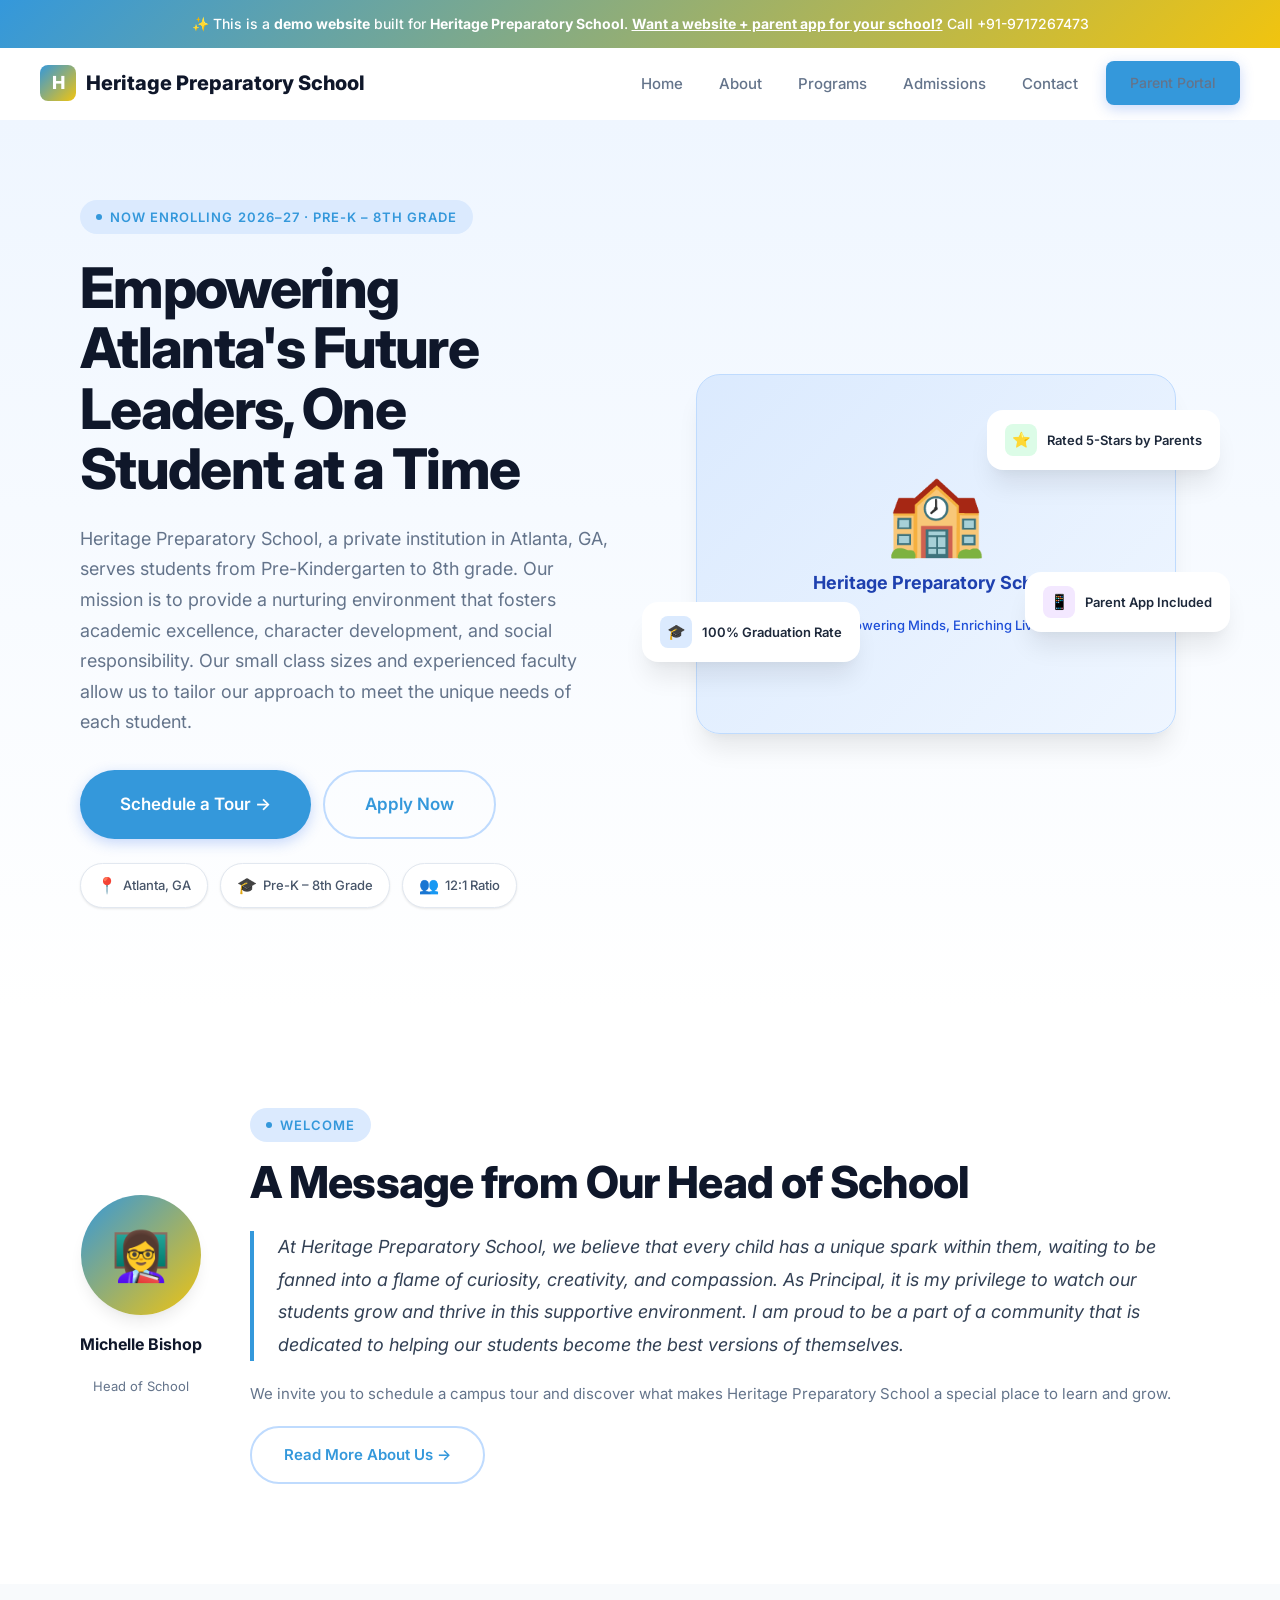
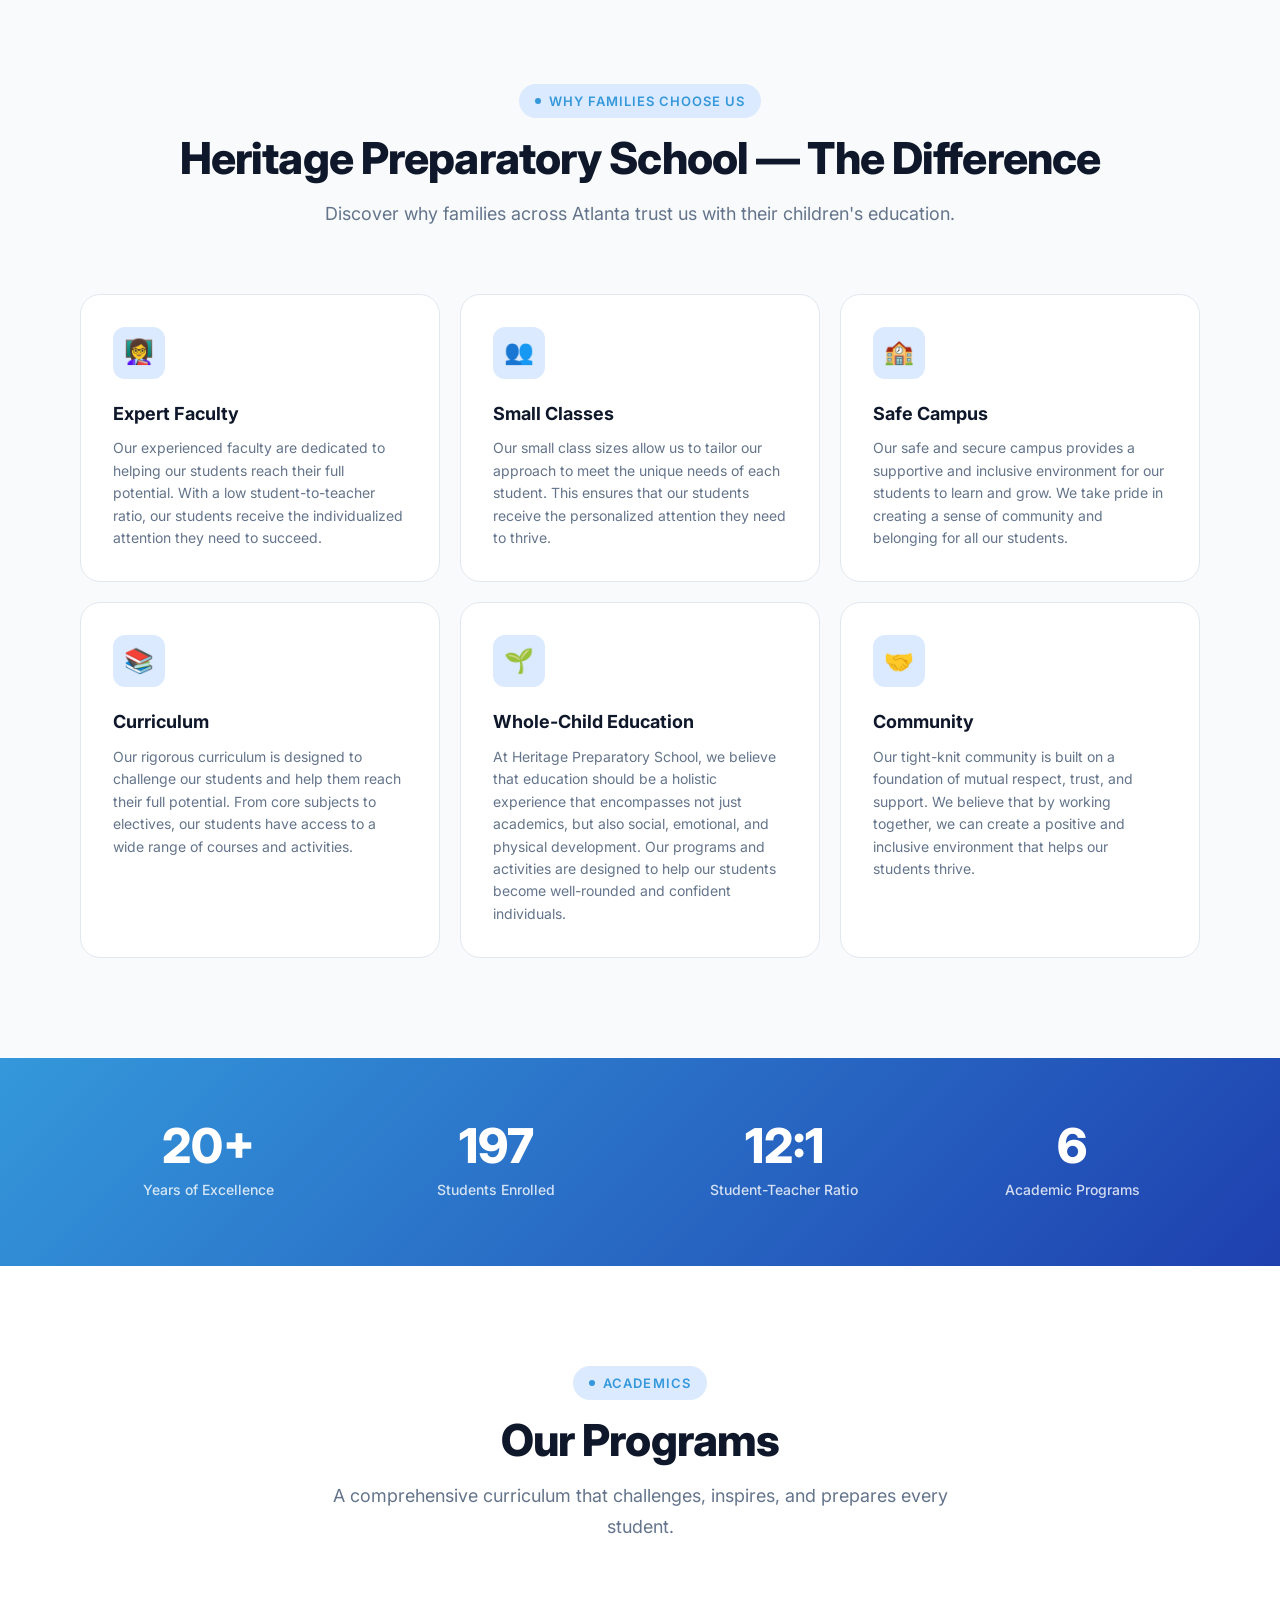
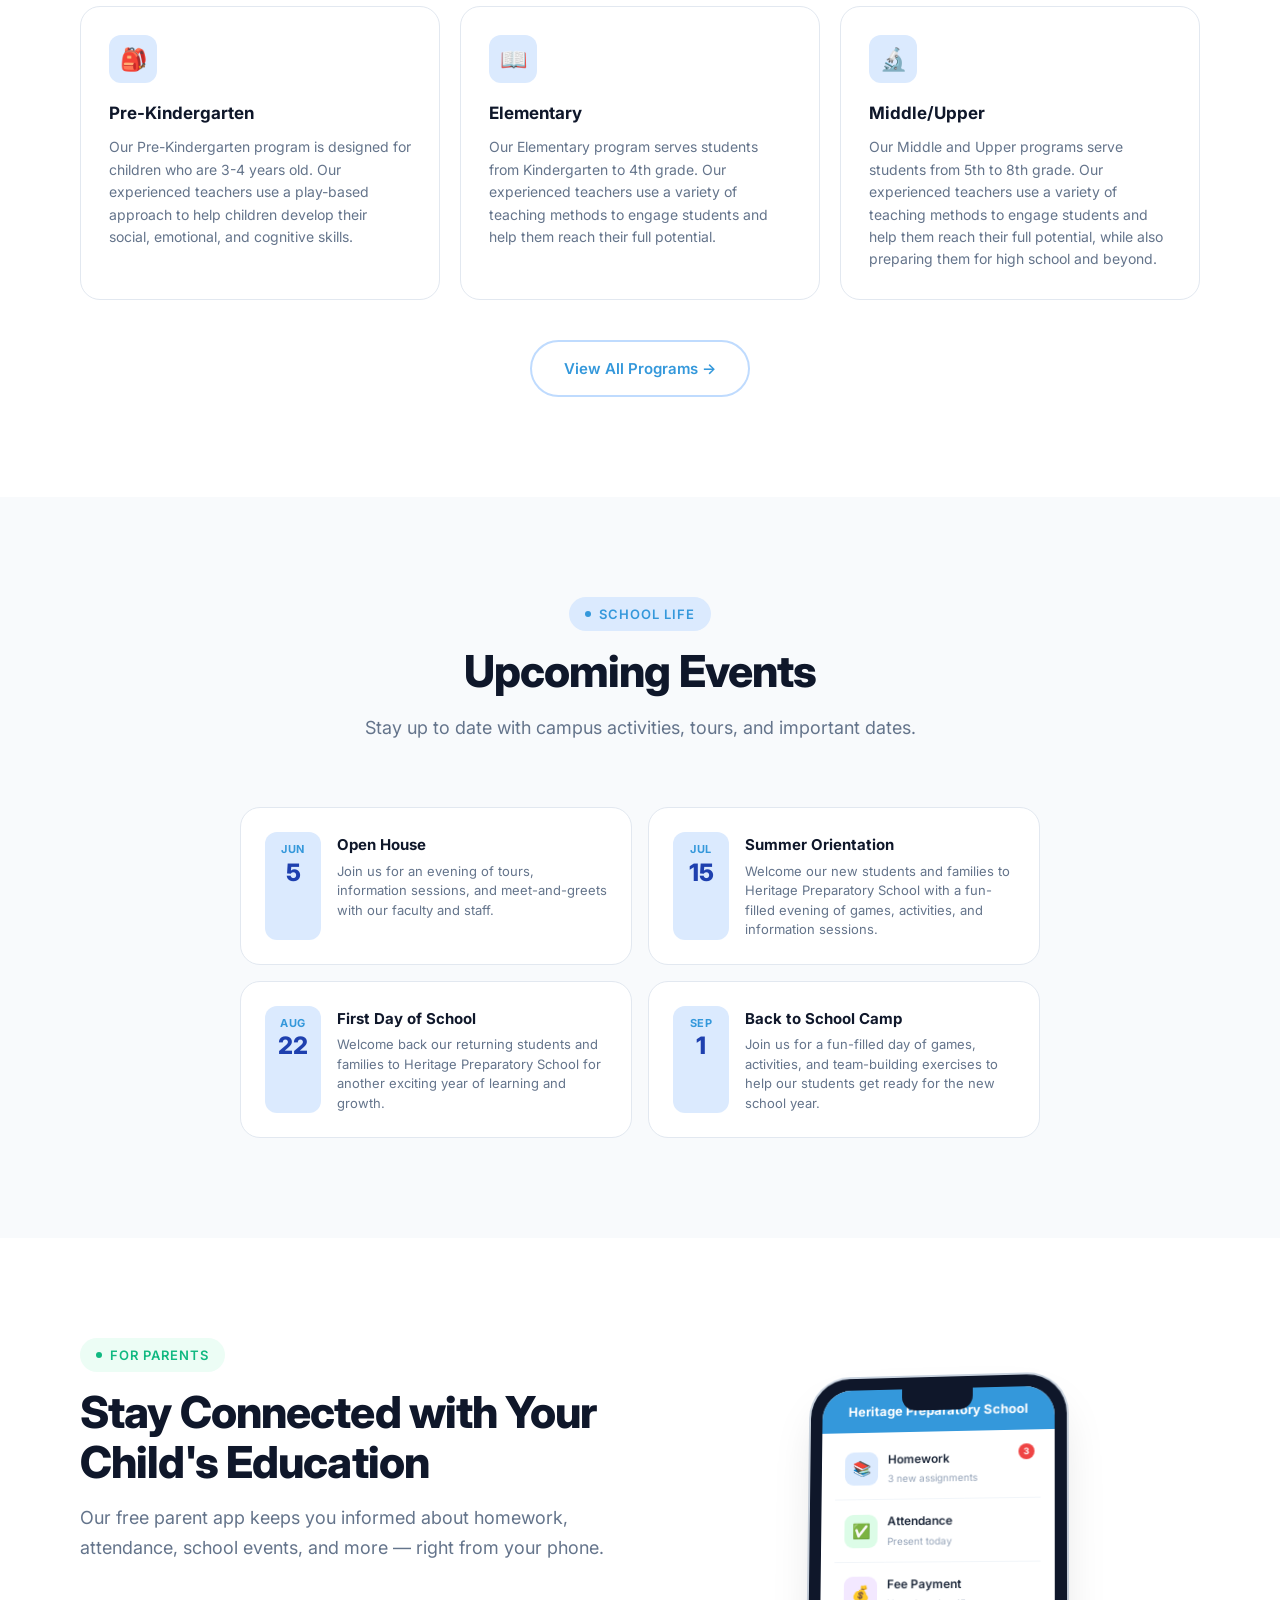
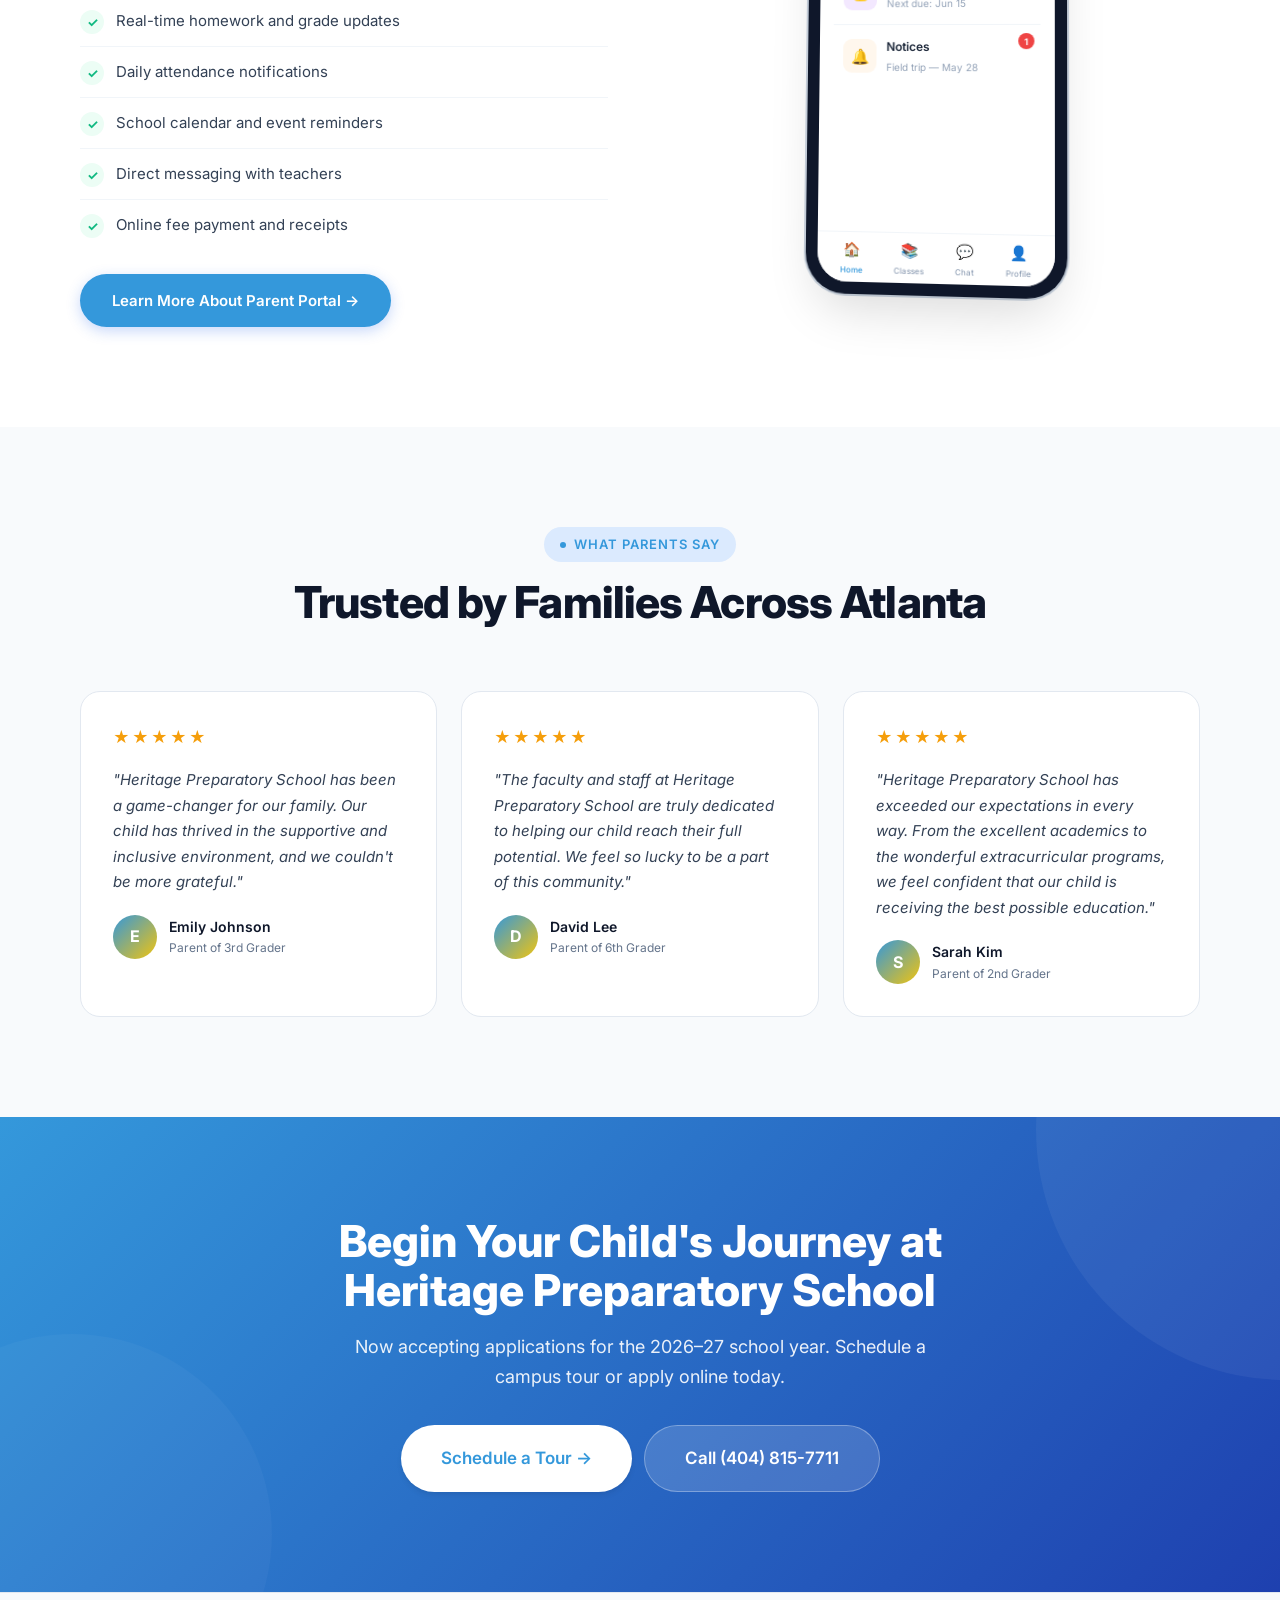
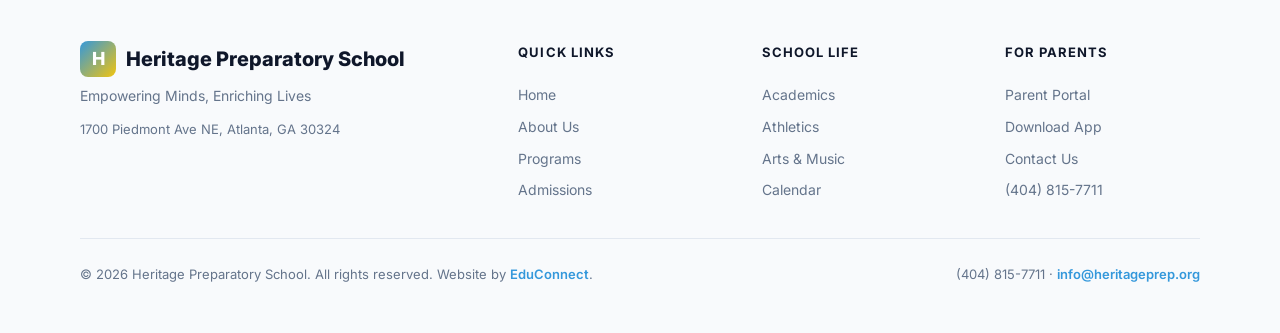
==== commit a14fa557: "Initial demo site for Heritage Preparatory School" ====
--- a/index.html
+++ b/index.html
@@ -25,8 +25,8 @@
 <section class="hero"><div class="container"><div class="hero-inner">
   <div class="hero-content">
     <div class="badge animate-on-scroll mb-6">Now Enrolling 2026–27 · Pre-K – 8th Grade</div>
-    <h1 class="heading-xl animate-on-scroll mb-6">Where Every Child's Potential Takes Root at Heritage Preparatory</h1>
-    <p class="text-lg text-muted animate-on-scroll mb-8">At Heritage Preparatory School in Atlanta, GA, we're dedicated to providing a nurturing environment where every child can flourish. Our expert faculty and small class sizes ensure students receive personalized attention, from Pre-Kindergarten through 8th grade. Our commitment to whole-child education helps students grow into confident, compassionate leaders.</p>
+    <h1 class="heading-xl animate-on-scroll mb-6">Empowering Atlanta's Future Leaders, One Student at a Time</h1>
+    <p class="text-lg text-muted animate-on-scroll mb-8">Heritage Preparatory School, a private institution in Atlanta, GA, serves students from Pre-Kindergarten to 8th grade. Our mission is to provide a nurturing environment that fosters academic excellence, character development, and social responsibility. Our small class sizes and experienced faculty allow us to tailor our approach to meet the unique needs of each student.</p>
     <div class="hero-actions animate-on-scroll">
       <a href="/admissions.html" class="btn btn-primary btn-lg">Schedule a Tour →</a>
       <a href="/admissions.html" class="btn btn-outline btn-lg">Apply Now</a>
@@ -39,7 +39,7 @@
   </div>
   <div class="hero-visual animate-on-scroll">
     <div class="school-illustration"><div class="school-illustration-inner">
-      <div class="school-building">🏫</div><h3>Heritage Preparatory School</h3><p>Empowering Young Minds, One Student at a Time</p>
+      <div class="school-building">🏫</div><h3>Heritage Preparatory School</h3><p>Empowering Minds, Enriching Lives</p>
     </div></div>
     <div class="float-card card-1"><div class="fc-icon green">⭐</div>Rated 5-Stars by Parents</div>
     <div class="float-card card-2"><div class="fc-icon blue">🎓</div>100% Graduation Rate</div>
@@ -55,7 +55,7 @@
   <div class="welcome-text animate-on-scroll">
     <div class="badge mb-4">Welcome</div>
     <h2 class="heading-lg mb-6">A Message from Our Head of School</h2>
-    <blockquote>As Principal of Heritage Preparatory, I'm proud to lead a community that values academic excellence, creativity, and character development. Our school is more than just a place to learn - it's a second family where students feel supported and encouraged to reach their full potential.</blockquote>
+    <blockquote>At Heritage Preparatory School, we believe that every child has a unique spark within them, waiting to be fanned into a flame of curiosity, creativity, and compassion. As Principal, it is my privilege to watch our students grow and thrive in this supportive environment. I am proud to be a part of a community that is dedicated to helping our students become the best versions of themselves.</blockquote>
     <p>We invite you to schedule a campus tour and discover what makes Heritage Preparatory School a special place to learn and grow.</p>
     <a href="/about.html" class="btn btn-outline" style="margin-top:20px">Read More About Us →</a>
   </div>
@@ -69,22 +69,22 @@
   </div>
   <div class="features-grid">
       <div class="feature-card animate-on-scroll stagger-1">
-        <div class="feature-icon">👩‍🏫</div><h3>Expert Faculty</h3><p>Our faculty are passionate educators with a commitment to helping each student succeed. They are dedicated to creating a supportive and inclusive learning environment.</p>
+        <div class="feature-icon">👩‍🏫</div><h3>Expert Faculty</h3><p>Our experienced faculty are dedicated to helping our students reach their full potential. With a low student-to-teacher ratio, our students receive the individualized attention they need to succeed.</p>
       </div>
       <div class="feature-card animate-on-scroll stagger-2">
-        <div class="feature-icon">📚</div><h3>Small Class Sizes</h3><p>Our small class sizes allow for personalized attention and instruction, ensuring each student receives the support they need to succeed.</p>
+        <div class="feature-icon">👥</div><h3>Small Classes</h3><p>Our small class sizes allow us to tailor our approach to meet the unique needs of each student. This ensures that our students receive the personalized attention they need to thrive.</p>
       </div>
       <div class="feature-card animate-on-scroll stagger-3">
-        <div class="feature-icon">🏠</div><h3>Safe Campus</h3><p>Our campus is a safe and welcoming environment where students can feel comfortable and supported. We take the safety of our students very seriously and work hard to create a secure and nurturing community.</p>
+        <div class="feature-icon">🏫</div><h3>Safe Campus</h3><p>Our safe and secure campus provides a supportive and inclusive environment for our students to learn and grow. We take pride in creating a sense of community and belonging for all our students.</p>
       </div>
       <div class="feature-card animate-on-scroll stagger-4">
-        <div class="feature-icon">📊</div><h3>Curriculum</h3><p>Our curriculum is designed to be engaging, challenging, and relevant to the real world. We emphasize critical thinking, creativity, and problem-solving skills to prepare students for success in the 21st century.</p>
+        <div class="feature-icon">📚</div><h3>Curriculum</h3><p>Our rigorous curriculum is designed to challenge our students and help them reach their full potential. From core subjects to electives, our students have access to a wide range of courses and activities.</p>
       </div>
       <div class="feature-card animate-on-scroll stagger-5">
-        <div class="feature-icon">🌈</div><h3>Whole-Child Education</h3><p>We believe in educating the whole child - academically, emotionally, and socially. Our programs and activities are designed to help students develop essential life skills, such as empathy, self-awareness, and self-regulation.</p>
+        <div class="feature-icon">🌱</div><h3>Whole-Child Education</h3><p>At Heritage Preparatory School, we believe that education should be a holistic experience that encompasses not just academics, but also social, emotional, and physical development. Our programs and activities are designed to help our students become well-rounded and confident individuals.</p>
       </div>
       <div class="feature-card animate-on-scroll stagger-6">
-        <div class="feature-icon">🌟</div><h3>Community</h3><p>We're more than just a school - we're a community. We foster a sense of belonging and connection among our students, families, and faculty, creating a supportive and inclusive environment that welcomes everyone.</p>
+        <div class="feature-icon">🤝</div><h3>Community</h3><p>Our tight-knit community is built on a foundation of mutual respect, trust, and support. We believe that by working together, we can create a positive and inclusive environment that helps our students thrive.</p>
       </div></div>
 </div></section>
 
@@ -103,13 +103,13 @@
   </div>
   <div class="programs-grid">
       <div class="program-card animate-on-scroll stagger-1">
-        <div class="program-icon">🎒</div><h3>Pre-Kindergarten</h3><p>Our Pre-Kindergarten program is designed for students aged 3-5, focusing on social-emotional development, literacy, and math skills.</p>
+        <div class="program-icon">🎒</div><h3>Pre-Kindergarten</h3><p>Our Pre-Kindergarten program is designed for children who are 3-4 years old. Our experienced teachers use a play-based approach to help children develop their social, emotional, and cognitive skills.</p>
       </div>
       <div class="program-card animate-on-scroll stagger-2">
-        <div class="program-icon">📚</div><h3>Elementary</h3><p>Our Elementary program serves students in grades K-4, emphasizing foundational skills in reading, writing, math, and science.</p>
+        <div class="program-icon">📖</div><h3>Elementary</h3><p>Our Elementary program serves students from Kindergarten to 4th grade. Our experienced teachers use a variety of teaching methods to engage students and help them reach their full potential.</p>
       </div>
       <div class="program-card animate-on-scroll stagger-3">
-        <div class="program-icon">💻</div><h3>Middle/Upper</h3><p>Our Middle and Upper school programs serve students in grades 5-8, focusing on advanced academic skills, critical thinking, and character development.</p>
+        <div class="program-icon">🔬</div><h3>Middle/Upper</h3><p>Our Middle and Upper programs serve students from 5th to 8th grade. Our experienced teachers use a variety of teaching methods to engage students and help them reach their full potential, while also preparing them for high school and beyond.</p>
       </div></div>
   <div class="text-center animate-on-scroll" style="margin-top:40px"><a href="/programs.html" class="btn btn-outline">View All Programs →</a></div>
 </div></section>
@@ -122,16 +122,16 @@
   </div>
   <div class="events-grid"><div class="event-card animate-on-scroll stagger-1">
         <div class="event-date"><div class="month">Jun</div><div class="day">5</div></div>
-        <div class="event-info"><h4>Open House</h4><p>Join us for an Open House event to learn more about Heritage Preparatory School and meet our faculty and students.</p></div>
+        <div class="event-info"><h4>Open House</h4><p>Join us for an evening of tours, information sessions, and meet-and-greets with our faculty and staff.</p></div>
       </div><div class="event-card animate-on-scroll stagger-2">
-        <div class="event-date"><div class="month">Aug</div><div class="day">1</div></div>
-        <div class="event-info"><h4>First Day of School</h4><p>Welcome back to Heritage Preparatory School! Our first day of school is August 1st. We're excited to see our students back on campus.</p></div>
+        <div class="event-date"><div class="month">Jul</div><div class="day">15</div></div>
+        <div class="event-info"><h4>Summer Orientation</h4><p>Welcome our new students and families to Heritage Preparatory School with a fun-filled evening of games, activities, and information sessions.</p></div>
       </div><div class="event-card animate-on-scroll stagger-3">
-        <div class="event-date"><div class="month">Aug</div><div class="day">15</div></div>
-        <div class="event-info"><h4>Family Orientation</h4><p>Join us for a Family Orientation event to meet our faculty, learn about our programs, and get involved in our school community.</p></div>
+        <div class="event-date"><div class="month">Aug</div><div class="day">22</div></div>
+        <div class="event-info"><h4>First Day of School</h4><p>Welcome back our returning students and families to Heritage Preparatory School for another exciting year of learning and growth.</p></div>
       </div><div class="event-card animate-on-scroll stagger-4">
-        <div class="event-date"><div class="month">Jun</div><div class="day">12</div></div>
-        <div class="event-info"><h4>Summer Camp</h4><p>Our Summer Camp program offers students a fun and engaging way to stay active and learn new skills during the summer break.</p></div>
+        <div class="event-date"><div class="month">Sep</div><div class="day">1</div></div>
+        <div class="event-info"><h4>Back to School Camp</h4><p>Join us for a fun-filled day of games, activities, and team-building exercises to help our students get ready for the new school year.</p></div>
       </div></div>
 </div></section>
 
@@ -176,21 +176,21 @@
   <div class="testimonials-grid">
       <div class="testimonial-card animate-on-scroll stagger-1">
         <div class="stars"><span class="star">★</span><span class="star">★</span><span class="star">★</span><span class="star">★</span><span class="star">★</span></div>
-        <p class="testimonial-text">"Heritage Preparatory School has provided our child with a nurturing and supportive environment that has allowed them to thrive academically and personally. The faculty and staff are truly dedicated to helping each student reach their full potential."</p>
+        <p class="testimonial-text">"Heritage Preparatory School has been a game-changer for our family. Our child has thrived in the supportive and inclusive environment, and we couldn't be more grateful."</p>
         <div class="testimonial-author"><div class="author-avatar">E</div>
         <div class="author-info"><div class="author-name">Emily Johnson</div><div class="author-role">Parent of 3rd Grader</div></div></div>
       </div>
       <div class="testimonial-card animate-on-scroll stagger-2">
         <div class="stars"><span class="star">★</span><span class="star">★</span><span class="star">★</span><span class="star">★</span><span class="star">★</span></div>
-        <p class="testimonial-text">"As a parent, it's been amazing to see our child grow and develop at Heritage Preparatory School. The school's commitment to whole-child education and character development has helped them become a confident and compassionate young person."</p>
+        <p class="testimonial-text">"The faculty and staff at Heritage Preparatory School are truly dedicated to helping our child reach their full potential. We feel so lucky to be a part of this community."</p>
         <div class="testimonial-author"><div class="author-avatar">D</div>
-        <div class="author-info"><div class="author-name">David Lee</div><div class="author-role">Parent of 5th Grader</div></div></div>
+        <div class="author-info"><div class="author-name">David Lee</div><div class="author-role">Parent of 6th Grader</div></div></div>
       </div>
       <div class="testimonial-card animate-on-scroll stagger-3">
         <div class="stars"><span class="star">★</span><span class="star">★</span><span class="star">★</span><span class="star">★</span><span class="star">★</span></div>
-        <p class="testimonial-text">"We chose Heritage Preparatory School for its unique approach to education, which focuses on project-based learning and social-emotional development. Our child loves coming to school every day and is excited to learn and grow with their classmates."</p>
+        <p class="testimonial-text">"Heritage Preparatory School has exceeded our expectations in every way. From the excellent academics to the wonderful extracurricular programs, we feel confident that our child is receiving the best possible education."</p>
         <div class="testimonial-author"><div class="author-avatar">S</div>
-        <div class="author-info"><div class="author-name">Sarah Kim</div><div class="author-role">Parent of Kindergarten Student</div></div></div>
+        <div class="author-info"><div class="author-name">Sarah Kim</div><div class="author-role">Parent of 2nd Grader</div></div></div>
       </div></div>
 </div></section>
 
@@ -207,7 +207,7 @@
     <div class="footer-grid">
       <div class="footer-brand">
         <div class="logo" style="margin-bottom:8px"><span class="logo-icon">H</span>Heritage Preparatory School</div>
-        <p>Empowering Young Minds, One Student at a Time</p>
+        <p>Empowering Minds, Enriching Lives</p>
         <p style="margin-top:12px;font-size:13px">1700 Piedmont Ave NE, Atlanta, GA 30324</p>
       </div>
       <div class="footer-col"><h4>Quick Links</h4><a href="/">Home</a><a href="/about.html">About Us</a><a href="/programs.html">Programs</a><a href="/admissions.html">Admissions</a></div>
--- a/styles.css
+++ b/styles.css
@@ -2,7 +2,7 @@
 :root{
   --primary:#3498db;--primary-50:#eff6ff;--primary-100:#dbeafe;--primary-200:#bfdbfe;
   --primary-500:#3498db;--primary-600:#1d4ed8;--primary-700:#1e40af;
-  --secondary:#2ecc71;--accent:#10b981;--accent-50:#ecfdf5;
+  --secondary:#f1c40f;--accent:#10b981;--accent-50:#ecfdf5;
   --white:#fff;--gray-50:#f8fafc;--gray-100:#f1f5f9;--gray-200:#e2e8f0;--gray-300:#cbd5e1;
   --gray-400:#94a3b8;--gray-500:#64748b;--gray-600:#475569;--gray-700:#334155;
   --gray-800:#1e293b;--gray-900:#0f172a;
